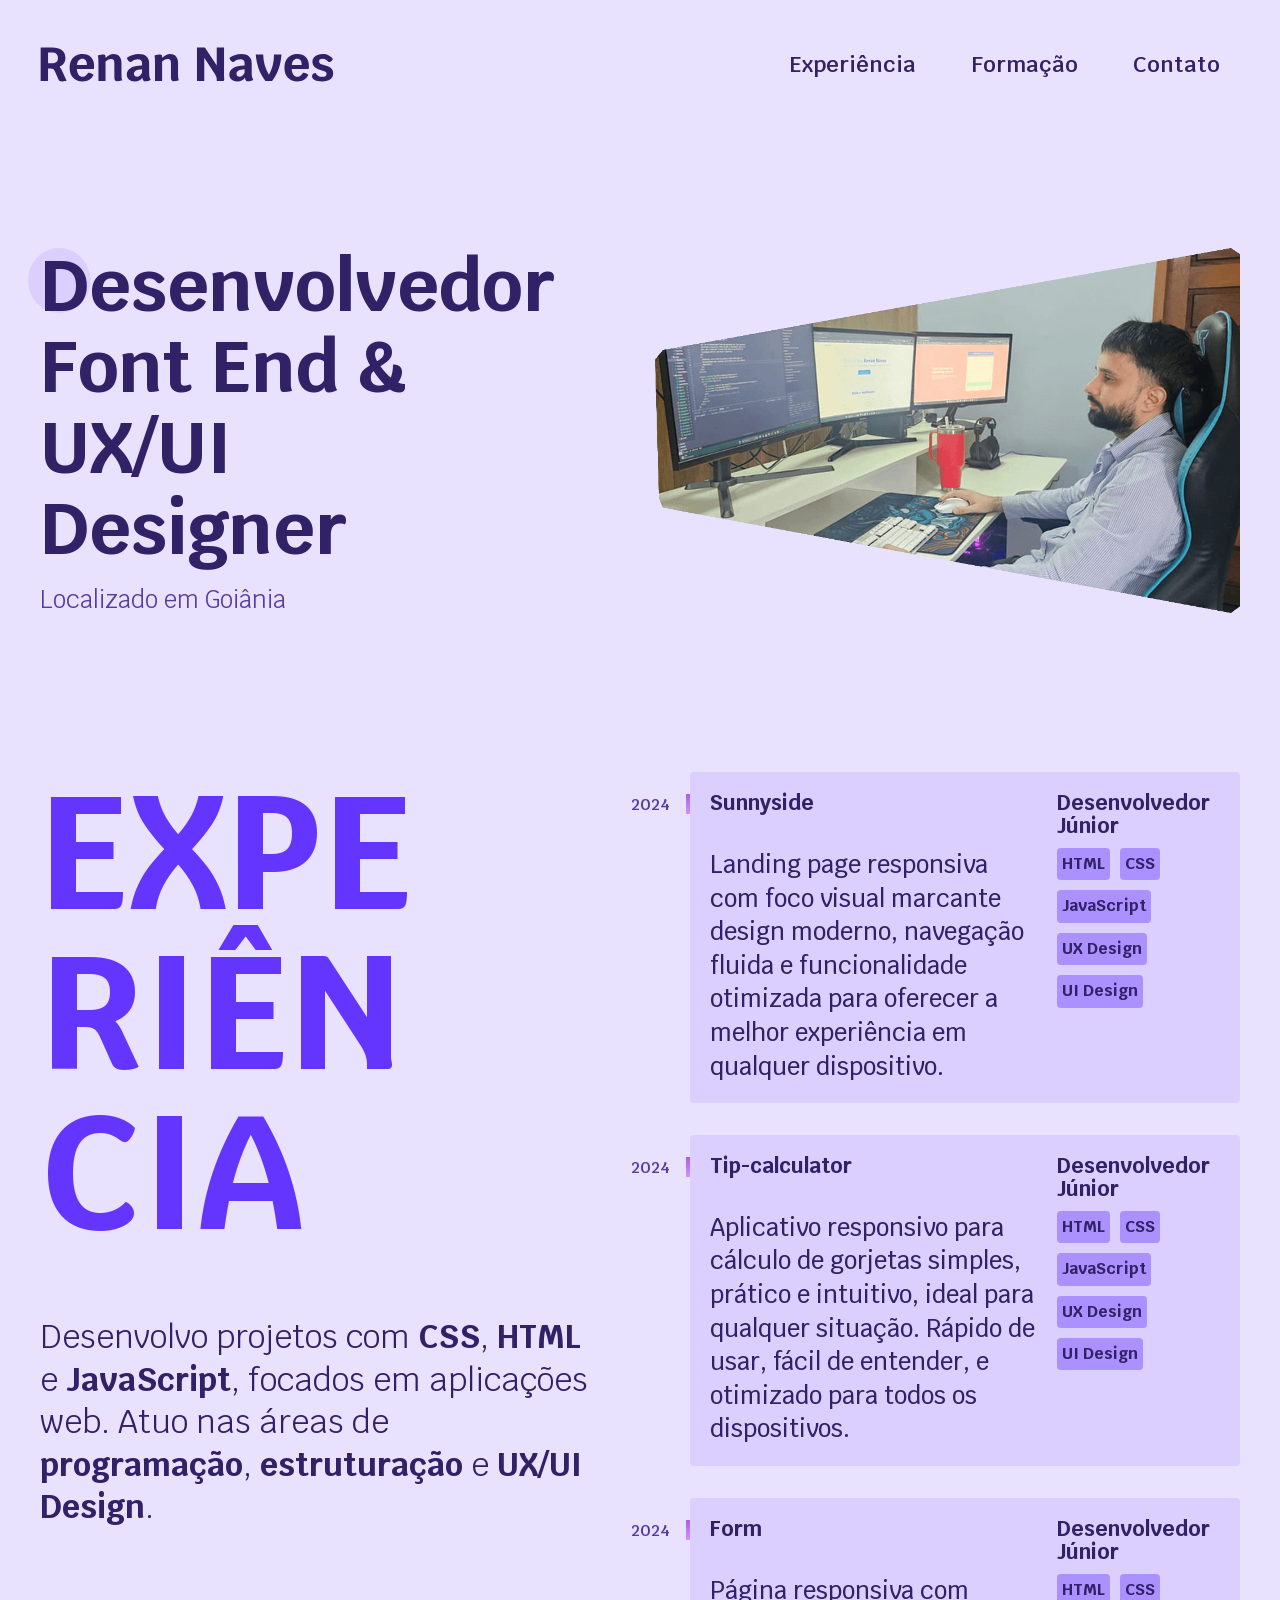
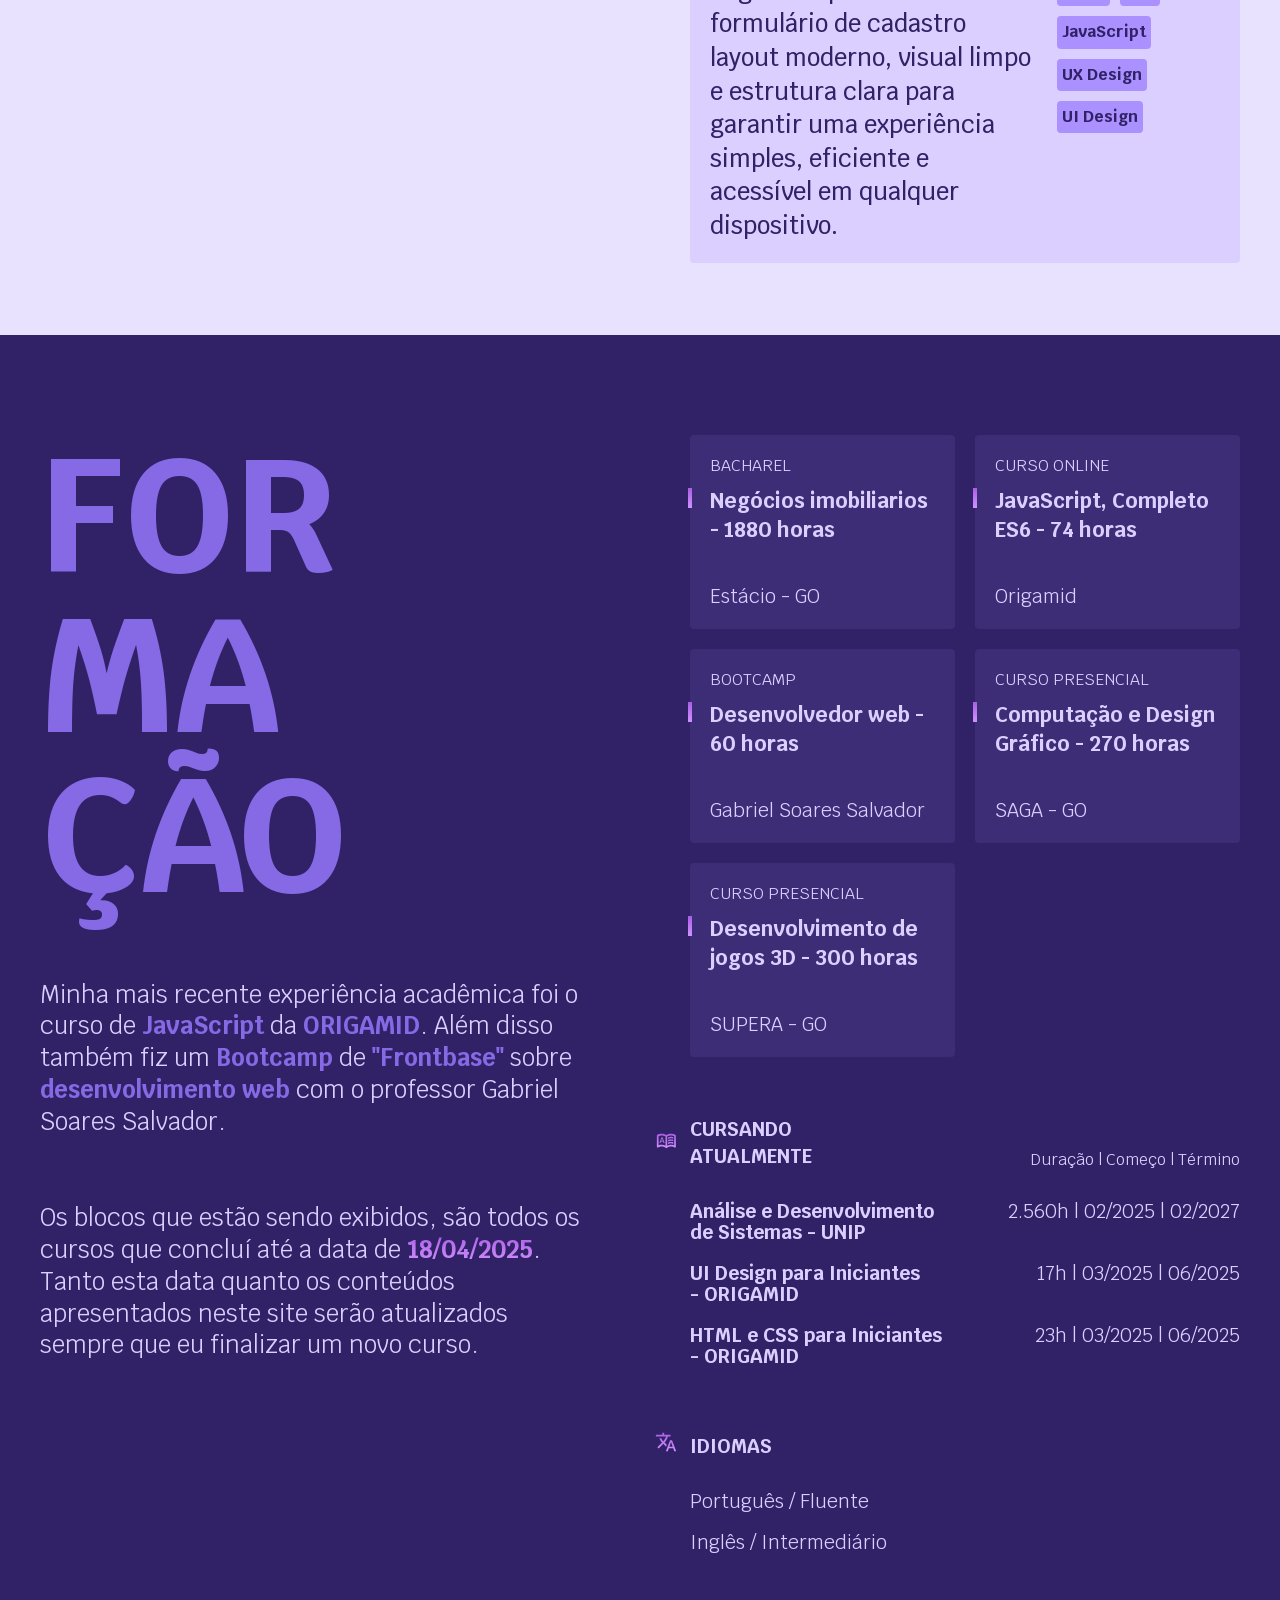
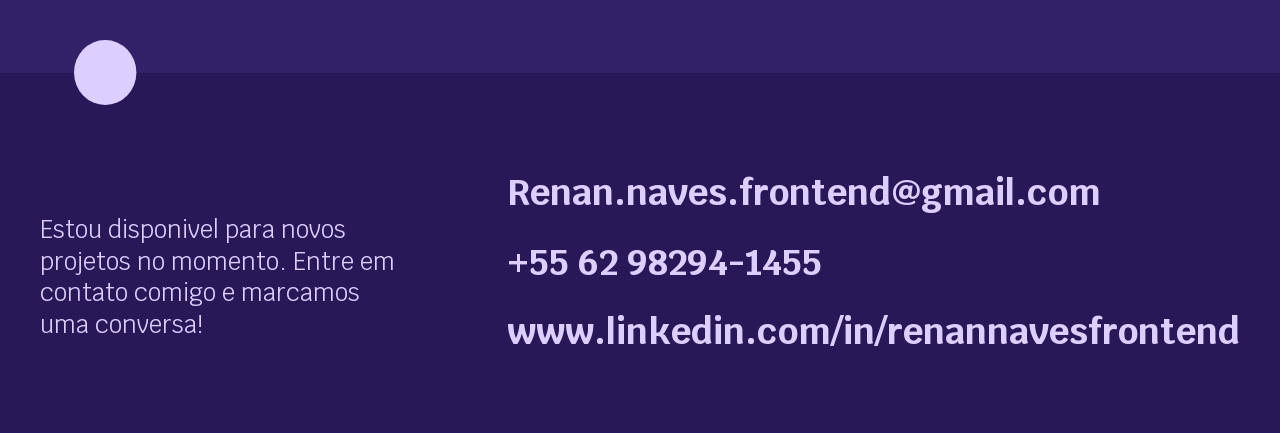
==== index.html @ 84ed72f7 "commit inicial" ====
<!DOCTYPE html>
<html lang="en">
	<head>
		<meta charset="UTF-8" />
		<meta name="viewport" content="width=device-width, initial-scale=1.0" />
		<meta name="description" content="Desenvolvedor Font End & UX/UI Designer, localizado em Goiânia">
		<title>Curriculo</title>
		<link rel="stylesheet" href="./css/style.min.css" />
		<link rel="preconnect" href="https://fonts.googleapis.com" />
		<link rel="preconnect" href="https://fonts.gstatic.com" crossorigin />
		<link
			href="https://fonts.googleapis.com/css2?family=Barlow:ital,wght@0,100;0,200;0,300;0,400;0,500;0,600;0,700;0,800;0,900;1,100;1,200;1,300;1,400;1,500;1,600;1,700;1,800;1,900&family=Edu+AU+VIC+WA+NT+Pre:wght@400..700&family=Heebo:wght@100..900&family=Kalam:wght@300;400;700&family=Krub:ital,wght@0,200;0,300;0,400;0,500;0,600;0,700;1,200;1,300;1,400;1,500;1,600;1,700&family=Merriweather:ital,wght@0,300;0,400;0,700;0,900;1,300;1,400;1,700;1,900&family=Roboto:ital,wght@0,100;0,300;0,400;0,500;0,700;0,900;1,100;1,300;1,400;1,500;1,700;1,900&family=Space+Mono:ital,wght@0,400;0,700;1,400;1,700&display=swap"
			rel="stylesheet"
		/>
	</head>
	<body>
		<header class="header">
			<img src="./img/Renan Naves - logo.svg" alt="marca" />
			<nav>
				<ul class="header-menu">
					<li><a href="#experiencia">Experiência</a></li>
					<li><a href="#formaçao">Formação</a></li>
					<li><a href="#contato">Contato</a></li>
				</ul>
			</nav>
		</header>
		<div class="separator-group">
			<div class="separator"></div>
			<div class="separator"></div>
		</div>
		<main class="introducao">
			<div>
				<h1>
					Desenvolvedor <br />
					Font End &<br />
					UX/UI Designer
				</h1>
				<p>Localizado em Goiânia</p>
			</div>

			<img src="./img/Vector 2 (1).png" alt="Renan" />
		</main>

		<section class="experiencia" id="experiencia" aria-label="Experiência">
			<div class="experiencia-subtitulo">
				<h2 class="subtitulo">Experiência</h2>

				<div class="experiencia-texto">
					<p>
						Desenvolvo projetos com <strong>CSS</strong>, <strong>HTML</strong> e <strong>JavaScript</strong>, focados em aplicações web.
						Atuo nas áreas de <strong>programação</strong>, <strong>estruturação</strong> e <strong>UX/UI Design</strong>.
					</p>
				</div>
			</div>

			<div class="experiencia-container">
				<div class="projetos">
					<span class="projetos-ano">2024</span>
					<h3 class="projetos-titulo">Sunnyside</h3>
					<span class="projetos-titulo">Desenvolvedor Júnior</span>
					<p class="projetos-texto">
						Landing page responsiva com foco visual marcante design moderno, navegação fluida e funcionalidade otimizada para oferecer a
						melhor experiência em qualquer dispositivo.
					</p>
					<ul class="projetos-habilidades">
						<li>HTML</li>
						<li>CSS</li>
						<li>JavaScript</li>
						<li>UX Design</li>
						<li>UI Design</li>
					</ul>
				</div>

				<div class="projetos">
					<span class="projetos-ano">2024</span>
					<h3 class="projetos-titulo">Tip-calculator</h3>
					<span class="projetos-titulo">Desenvolvedor Júnior</span>
					<p class="projetos-texto">
						Aplicativo responsivo para cálculo de gorjetas simples, prático e intuitivo, ideal para qualquer situação. Rápido de usar, fácil
						de entender, e otimizado para todos os dispositivos.
					</p>
					<ul class="projetos-habilidades">
						<li>HTML</li>
						<li>CSS</li>
						<li>JavaScript</li>
						<li>UX Design</li>
						<li>UI Design</li>
					</ul>
				</div>

				<div class="projetos">
					<span class="projetos-ano">2024</span>
					<h3 class="projetos-titulo">Form</h3>
					<span class="projetos-titulo">Desenvolvedor Júnior</span>
					<p class="projetos-texto">
						Página responsiva com formulário de cadastro layout moderno, visual limpo e estrutura clara para garantir uma experiência
						simples, eficiente e acessível em qualquer dispositivo.
					</p>
					<ul class="projetos-habilidades">
						<li>HTML</li>
						<li>CSS</li>
						<li>JavaScript</li>
						<li>UX Design</li>
						<li>UI Design</li>
					</ul>
				</div>
			</div>
		</section>

		<section class="formacao" id="formacao" aria-label="Formação">
			<div class="formacao-container">
				<div class="formacao-group">
					<h2 class="subtitulo">Formação</h2>
					<div class="formacao-texto">
						<p>
							Minha mais recente experiência acadêmica foi o curso de <strong>JavaScript</strong> da <strong>ORIGAMID</strong>. Além disso
							também fiz um <strong>Bootcamp</strong> de <strong>"Frontbase"</strong> sobre <strong>desenvolvimento web</strong> com o
							professor Gabriel Soares Salvador.
						</p>
						<br />
						<br>
						<p>
							Os blocos que estão sendo exibidos, são todos os cursos que concluí até a data de
							<span class="formacao-data">18/04/2025</span>. Tanto esta data quanto os conteúdos apresentados neste site serão atualizados
							sempre que eu finalizar um novo curso.
						</p>
					</div>
				</div>
				<div class="faculdade-group">
					<ul class="faculdade-lista">
						<li class="faculdade">
							<span class="faculdade-tipo">Bacharel</span>
							<h3 class="faculdade-curso">Negócios imobiliarios - 1880 horas</h3>
							<span class="faculdade-instituicao">Estácio - GO</span>
						</li>
						<li class="faculdade">
							<span class="faculdade-tipo">Curso Online</span>
							<h3 class="faculdade-curso">JavaScript, Completo ES6 - 74 horas</h3>
							<span class="faculdade-instituicao">Origamid</span>
						</li>
						<li class="faculdade">
							<span class="faculdade-tipo">Bootcamp</span>
							<h3 class="faculdade-curso">Desenvolvedor web - 60 horas</h3>
							<span class="faculdade-instituicao">Gabriel Soares Salvador</span>
						</li>
						<li class="faculdade">
							<span class="faculdade-tipo">Curso Presencial</span>
							<h3 class="faculdade-curso">Computação e Design Gráfico - 270 horas</h3>
							<span class="faculdade-instituicao">SAGA - GO</span>
						</li>
						<li class="faculdade">
							<span class="faculdade-tipo">Curso Presencial</span>
							<h3 class="faculdade-curso">Desenvolvimento de jogos 3D - 300 horas</h3>
							<span class="faculdade-instituicao">SUPERA - GO</span>
						</li>
					</ul>
					<div class="formacao-extra">
						<div class="cursos">
							<div class="cursos-titulo">
								<h3>Cursando Atualmente</h3>
								<p>Duração | Começo | Término</p>
							</div>
							<ul>
								<li>
									<strong>Análise e Desenvolvimento<br />de Sistemas - UNIP</strong><span>2.560h | 02/2025 | 02/2027</span>
								</li>
								<li>
									<strong>UI Design para Iniciantes<br />- ORIGAMID</strong> <span>17h | 03/2025 | 06/2025</span>
								</li>
								<li>
									<strong>HTML e CSS para Iniciantes<br />- ORIGAMID </strong><span>23h | 03/2025 | 06/2025</span>
								</li>
							</ul>
						</div>

						<div class="idiomas">
							<h3>Idiomas</h3>
							<ul>
								<li>Português / <span>Fluente</span></li>
								<li>Inglês / <span>Intermediário</span></li>
							</ul>
						</div>
					</div>
				</div>
			</div>
		</section>
		<footer class="footer" id="contato">
			<div class="footer-container">
				<p class="footer-texto">Estou disponivel para novos projetos no momento. Entre em contato comigo e marcamos uma conversa!</p>
				<ul class="footer-contato">
					<li>Renan.naves.frontend@gmail.com</li>
					<li> <a href="https://wa.me/5562982941455" target="_blank" aria-label="Entre em contato para mais informações">+55 62 98294-1455</a></li>
					<li><a href="https://www.linkedin.com/in/renannavesfrontend/" target="_blank" aria-label="Acesse o site para ter mais informações">www.linkedin.com/in/renannavesfrontend</a</li>
				</ul>
			</div>
		</footer>
	</body>
</html>
---- css/style.min.css ----
body{font-family:Krub,sans-serif;margin:0;color:#312166;background-color:#e8e2ff}h1,h2,h3,p{margin:0}ul{margin:0;padding:0;list-style:none}img{max-width:100%;display:block}.subtitulo{font-size:10rem;word-break:break-all;line-height:1;text-transform:uppercase}@media (max-width:750px){.subtitulo{font-size:3rem;text-transform:capitalize;max-width:initial}}.header{display:flex;justify-content:space-between;align-items:center;padding:40px 20px;max-width:1200px;margin:0 auto}.header-menu{display:flex;flex-wrap:wrap;gap:15px;justify-content:center}.header-menu a{font-size:1.375rem;line-height:1.3;padding:10px 20px;text-decoration:none;color:#312166;font-weight:600;display:block}@media (max-width:1000px){.header-menu a{font-size:1.1rem}}@media (max-width:750px){.header{flex-direction:column;gap:40px;padding:20px}.header a{background-color:#ccbdff;color:#312166;font-weight:600;border-radius:4px}}.introducao{max-width:1200px;padding:40px 20px;margin:6vw auto;display:grid;grid-template-columns:1fr 2fr;gap:100px;align-items:center}.introducao h1{font-size:4.5rem;line-height:1.125;margin-bottom:15px;position:relative}.introducao h1::before{content:"";display:block;width:130px;height:100px;background:url("../img/Detalhe-titulo.svg") no-repeat center;position:absolute;top:-14px;left:-46px;z-index:-1}.introducao p{font-size:1.5rem;color:#543ca3}@media (max-width:1000px){.introducao h1{font-size:3.5rem}.introducao h1::before{width:90px;height:80px;left:-30px}}@media (max-width:850px){.introducao{grid-template-columns:1fr 1fr;gap:40px}.introducao h1{font-size:2.5rem}.introducao h1::before{width:80px;height:70px;left:-30px}}@media (max-width:650px){.introducao{grid-template-columns:2fr}.introducao div{display:flex;flex-direction:column;align-items:center}.introducao img{display:flex}.img-introducao{display:none}}.experiencia{max-width:1200px;padding:40px 20px;margin:0 auto;display:grid;grid-template-columns:2fr 2fr;gap:100px}.experiencia .subtitulo{color:#6435ff;max-width:4ch}.experiencia-texto{font-size:2rem;line-height:1.33;margin-bottom:4rem;color:#312166;margin-top:4rem;grid-area:2}.projetos{display:grid;grid-template-columns:2fr 1fr;padding:20px;gap:10px 20px;margin-bottom:2rem;border-radius:4px;background:#dacfff;position:relative}.projetos::before{content:"";display:block;width:4px;height:20px;background:linear-gradient(#aa5ee4,#d092ff);position:absolute;top:22px;left:-4px}.projetos-ano{position:absolute;top:22px;left:-100px;color:#543ca3;font-weight:600;font-size:1rem;text-align:right;width:80px}.projetos-titulo{font-size:1.3rem;line-height:1.1;font-weight:700;color:#312166}.projetos-texto{font-size:1.5rem;line-height:1.4;color:#312166;font-weight:500}.projetos-habilidades{display:flex;flex-wrap:wrap;gap:10px;align-content:start}.projetos-habilidades li{font-size:1rem;line-height:1.4;border-radius:4px;background:#aa91ff;color:#312166;font-weight:700;padding:5px 5px}@media (max-width:1100px){.projetos-texto{font-size:1.1rem}}@media (max-width:850px){.experiencia{grid-template-columns:1fr}.subtitulo{word-break:normal;text-transform:uppercase;font-size:3.5rem}.experiencia-texto{font-size:1.6rem}.projetos-ano{position:initial;order:1;width:initial;text-align:left;font-size:1.2rem}}@media (max-width:400px){.subtitulo{font-size:3rem}.experiencia-texto{font-size:1.4rem}.projetos{display:flex;flex-direction:column}.projetos-habilidades{flex-wrap:wrap;justify-content:start}.projetos-habilidades li{font-size:.9rem}.projetos-ano{display:flex;justify-content:end}}.formacao{background-color:#312166;color:#dacfff}.formacao-container{max-width:1200px;padding:100px 20px;margin:0 auto;display:grid;grid-template-columns:2fr 2fr;gap:0 100px;position:relative}.formacao-container::after{content:"";display:block;width:130px;height:100px;background:url("../img/Detalhe-titulo.svg") no-repeat center;position:absolute;bottom:-50px;left:20px}.formacao .subtitulo{color:#8669e4;max-width:3.3ch;margin-bottom:4rem}.formacao-texto strong{color:#8669e4}.formacao-data{font-weight:700;background:linear-gradient(#aa5ee4,#d092ff);background-clip:text;-webkit-background-clip:text;-webkit-text-fill-color:transparent}.formacao-texto{font-size:1.5rem;line-height:1.33;max-width:55ch;margin-bottom:60px;color:#dacfff}.formacao-texto strong{color:#8669e4}.faculdade-lista{display:grid;grid-template-columns:repeat(auto-fit,minmax(200px,1fr));gap:20px;margin-bottom:60px}.faculdade{flex:3;background:#3d2c76;padding:20px;border-radius:4px;display:flex;flex-direction:column}.faculdade-tipo{font-size:1rem;text-transform:uppercase;color:#dacfff;margin-bottom:10px;font-weight:medium}.faculdade-curso{flex:1;font-weight:700;font-size:1.3rem;line-height:1.4;margin-bottom:40px;position:relative}.faculdade-curso::before{content:"";display:block;width:4px;height:20px;background:linear-gradient(#aa5ee4,#d092ff);position:absolute;left:-22px;top:2px}.faculdade-instituicao{font-weight:medium;font-size:1.2rem}.formacao-extra h3{font-size:1.2rem;line-height:1.4;color:#dacfff;font-weight:700;text-transform:uppercase;margin-bottom:30px;width:120px;position:relative}.formacao-extra h3::before{content:"";display:block;width:24px;height:24px;background:url("../img/cursos.svg") no-repeat center center;position:absolute;left:-36px;top:-4px}.cursos h3::before{background:url("../img/cursos.svg") no-repeat center center;margin-top:1rem}.idiomas{margin-top:2.9rem}.idiomas h3::before{background:url("../img/idiomas.svg") no-repeat center center}.formacao-extra li{font-size:1.2rem;line-height:1.1;margin-bottom:20px}.formacao-extra span{color:#dacfff}.cursos li{display:flex;justify-content:space-between}.cursos-titulo{display:flex;align-items:center;justify-content:space-between}.cursos ul{display:flex;flex-direction:column;justify-content:space-between}.cursos li span{font-weight:medium}@media (max-width:1100px){.formacao-container{grid-template-columns:1fr 2fr}.formacao .subtitulo{font-size:8rem}}@media (max-width:860px){.formacao-container{grid-template-columns:1fr;padding:60px 20px}.formacao .subtitulo{color:#8669e4;margin-left:2rem;font-size:6rem}.faculdade-lista{grid-area:3}.formacao-texto{font-size:1.4rem}.formacao-extra h3::before{position:initial}.formacao-extra li{font-size:1.4rem}.cursos-titulo{display:flex}}@media (max-width:650px){.formacao-extra h3{font-size:.8rem}.cursos-titulo p{font-size:.8rem}.formacao-extra li{font-size:1rem}.formacao .subtitulo{font-size:4rem}}@media (max-width:460px){.formacao-extra li{font-size:.8rem}.formacao .subtitulo{font-size:3rem}}.footer{background:#271858}.footer-container{max-width:1200px;max-height:200px;padding:100px 20px 60px 20px;margin:0 auto;display:grid;grid-template-columns:1fr 1fr;gap:100px;align-items:center}.footer{font-size:1.5rem;line-height:1.33;color:#dacfff}.footer-contato li{font-weight:700;font-size:2.25rem;line-height:1.1;color:#dacfff;font-weight:700;margin-bottom:30px}.footer-contato li a{color:#dacfff;text-decoration:none}@media (max-width:1050px){.footer-container{grid-template-columns:1fr;gap:40px}.footer-texto{font-size:1rem}.footer-contato li{font-size:1.2rem}}@media (max-width:500px){.footer-contato li{font-size:1rem}}
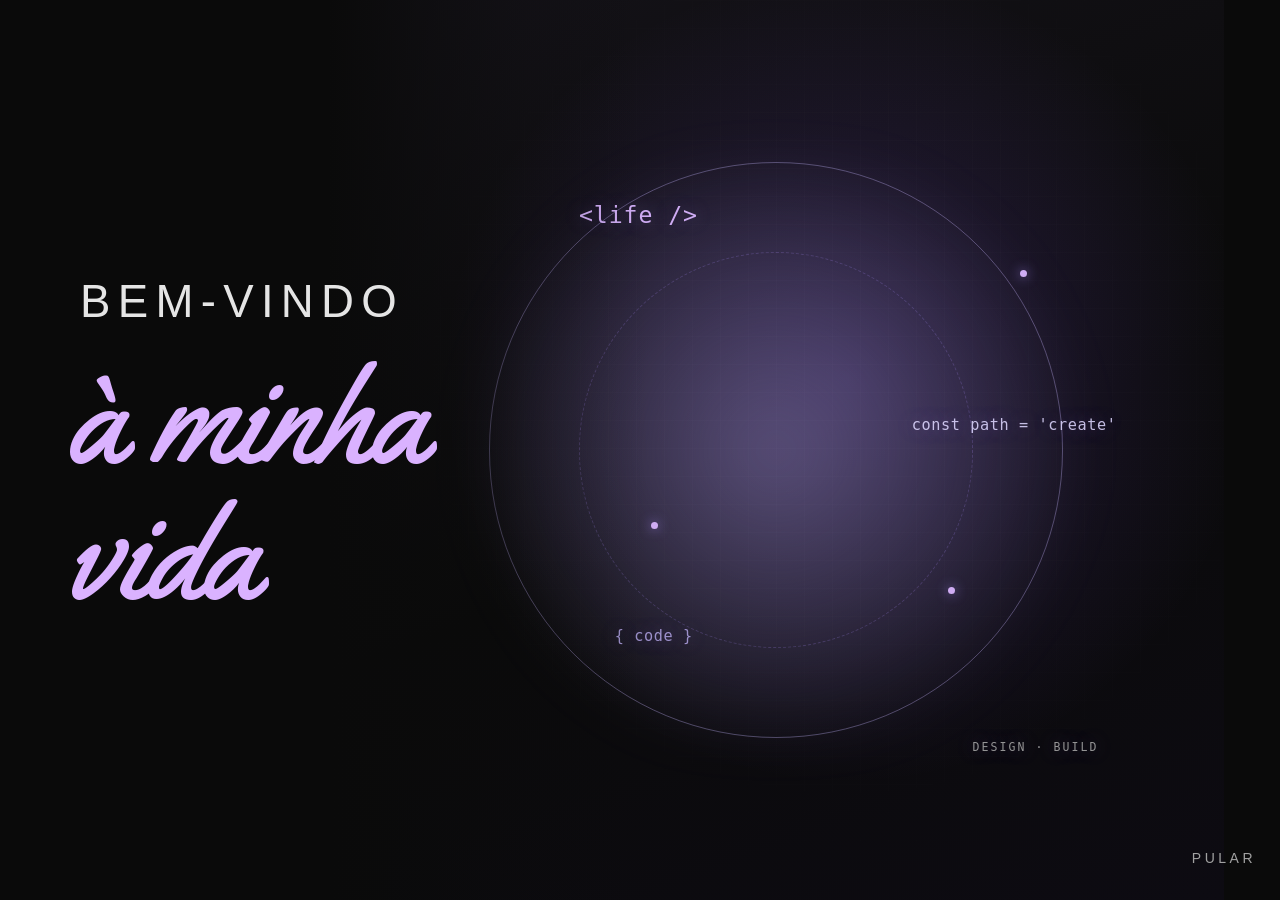
==== commit 403c34ef: "Publica o portfólio na raiz e move o site antigo para /curriculo-v1/." ====
--- a/index.html
+++ b/index.html
@@ -1,198 +1,14 @@
-<!DOCTYPE html>
-<html lang="en">
-	<head>
-		<meta charset="UTF-8" />
-		<meta name="viewport" content="width=device-width, initial-scale=1.0" />
-		<meta name="description" content="Desenvolvedor Font End & UX/UI Designer, localizado em Goiânia">
-		<title>Curriculo</title>
-		<link rel="stylesheet" href="./css/style.min.css" />
-		<link rel="preconnect" href="https://fonts.googleapis.com" />
-		<link rel="preconnect" href="https://fonts.gstatic.com" crossorigin />
-		<link
-			href="https://fonts.googleapis.com/css2?family=Barlow:ital,wght@0,100;0,200;0,300;0,400;0,500;0,600;0,700;0,800;0,900;1,100;1,200;1,300;1,400;1,500;1,600;1,700;1,800;1,900&family=Edu+AU+VIC+WA+NT+Pre:wght@400..700&family=Heebo:wght@100..900&family=Kalam:wght@300;400;700&family=Krub:ital,wght@0,200;0,300;0,400;0,500;0,600;0,700;1,200;1,300;1,400;1,500;1,600;1,700&family=Merriweather:ital,wght@0,300;0,400;0,700;0,900;1,300;1,400;1,700;1,900&family=Roboto:ital,wght@0,100;0,300;0,400;0,500;0,700;0,900;1,100;1,300;1,400;1,500;1,700;1,900&family=Space+Mono:ital,wght@0,400;0,700;1,400;1,700&display=swap"
-			rel="stylesheet"
-		/>
-	</head>
-	<body>
-		<header class="header">
-			<img src="./img/Renan Naves - logo.svg" alt="marca" />
-			<nav>
-				<ul class="header-menu">
-					<li><a href="#experiencia">Experiência</a></li>
-					<li><a href="#formaçao">Formação</a></li>
-					<li><a href="#contato">Contato</a></li>
-				</ul>
-			</nav>
-		</header>
-		<div class="separator-group">
-			<div class="separator"></div>
-			<div class="separator"></div>
-		</div>
-		<main class="introducao">
-			<div>
-				<h1>
-					Desenvolvedor <br />
-					Font End &<br />
-					UX/UI Designer
-				</h1>
-				<p>Localizado em Goiânia</p>
-			</div>
-
-			<img src="./img/Vector 2 (1).png" alt="Renan" />
-		</main>
-
-		<section class="experiencia" id="experiencia" aria-label="Experiência">
-			<div class="experiencia-subtitulo">
-				<h2 class="subtitulo">Experiência</h2>
-
-				<div class="experiencia-texto">
-					<p>
-						Desenvolvo projetos com <strong>CSS</strong>, <strong>HTML</strong> e <strong>JavaScript</strong>, focados em aplicações web.
-						Atuo nas áreas de <strong>programação</strong>, <strong>estruturação</strong> e <strong>UX/UI Design</strong>.
-					</p>
-				</div>
-			</div>
-
-			<div class="experiencia-container">
-				<div class="projetos">
-					<span class="projetos-ano">2024</span>
-					<h3 class="projetos-titulo">Sunnyside</h3>
-					<span class="projetos-titulo">Desenvolvedor Júnior</span>
-					<p class="projetos-texto">
-						Landing page responsiva com foco visual marcante design moderno, navegação fluida e funcionalidade otimizada para oferecer a
-						melhor experiência em qualquer dispositivo.
-					</p>
-					<ul class="projetos-habilidades">
-						<li>HTML</li>
-						<li>CSS</li>
-						<li>JavaScript</li>
-						<li>UX Design</li>
-						<li>UI Design</li>
-					</ul>
-				</div>
-
-				<div class="projetos">
-					<span class="projetos-ano">2024</span>
-					<h3 class="projetos-titulo">Tip-calculator</h3>
-					<span class="projetos-titulo">Desenvolvedor Júnior</span>
-					<p class="projetos-texto">
-						Aplicativo responsivo para cálculo de gorjetas simples, prático e intuitivo, ideal para qualquer situação. Rápido de usar, fácil
-						de entender, e otimizado para todos os dispositivos.
-					</p>
-					<ul class="projetos-habilidades">
-						<li>HTML</li>
-						<li>CSS</li>
-						<li>JavaScript</li>
-						<li>UX Design</li>
-						<li>UI Design</li>
-					</ul>
-				</div>
-
-				<div class="projetos">
-					<span class="projetos-ano">2024</span>
-					<h3 class="projetos-titulo">Form</h3>
-					<span class="projetos-titulo">Desenvolvedor Júnior</span>
-					<p class="projetos-texto">
-						Página responsiva com formulário de cadastro layout moderno, visual limpo e estrutura clara para garantir uma experiência
-						simples, eficiente e acessível em qualquer dispositivo.
-					</p>
-					<ul class="projetos-habilidades">
-						<li>HTML</li>
-						<li>CSS</li>
-						<li>JavaScript</li>
-						<li>UX Design</li>
-						<li>UI Design</li>
-					</ul>
-				</div>
-			</div>
-		</section>
-
-		<section class="formacao" id="formacao" aria-label="Formação">
-			<div class="formacao-container">
-				<div class="formacao-group">
-					<h2 class="subtitulo">Formação</h2>
-					<div class="formacao-texto">
-						<p>
-							Minha mais recente experiência acadêmica foi o curso de <strong>JavaScript</strong> da <strong>ORIGAMID</strong>. Além disso
-							também fiz um <strong>Bootcamp</strong> de <strong>"Frontbase"</strong> sobre <strong>desenvolvimento web</strong> com o
-							professor Gabriel Soares Salvador.
-						</p>
-						<br />
-						<br>
-						<p>
-							Os blocos que estão sendo exibidos, são todos os cursos que concluí até a data de
-							<span class="formacao-data">18/04/2025</span>. Tanto esta data quanto os conteúdos apresentados neste site serão atualizados
-							sempre que eu finalizar um novo curso.
-						</p>
-					</div>
-				</div>
-				<div class="faculdade-group">
-					<ul class="faculdade-lista">
-						<li class="faculdade">
-							<span class="faculdade-tipo">Bacharel</span>
-							<h3 class="faculdade-curso">Negócios imobiliarios - 1880 horas</h3>
-							<span class="faculdade-instituicao">Estácio - GO</span>
-						</li>
-						<li class="faculdade">
-							<span class="faculdade-tipo">Curso Online</span>
-							<h3 class="faculdade-curso">JavaScript, Completo ES6 - 74 horas</h3>
-							<span class="faculdade-instituicao">Origamid</span>
-						</li>
-						<li class="faculdade">
-							<span class="faculdade-tipo">Bootcamp</span>
-							<h3 class="faculdade-curso">Desenvolvedor web - 60 horas</h3>
-							<span class="faculdade-instituicao">Gabriel Soares Salvador</span>
-						</li>
-						<li class="faculdade">
-							<span class="faculdade-tipo">Curso Presencial</span>
-							<h3 class="faculdade-curso">Computação e Design Gráfico - 270 horas</h3>
-							<span class="faculdade-instituicao">SAGA - GO</span>
-						</li>
-						<li class="faculdade">
-							<span class="faculdade-tipo">Curso Presencial</span>
-							<h3 class="faculdade-curso">Desenvolvimento de jogos 3D - 300 horas</h3>
-							<span class="faculdade-instituicao">SUPERA - GO</span>
-						</li>
-					</ul>
-					<div class="formacao-extra">
-						<div class="cursos">
-							<div class="cursos-titulo">
-								<h3>Cursando Atualmente</h3>
-								<p>Duração | Começo | Término</p>
-							</div>
-							<ul>
-								<li>
-									<strong>Análise e Desenvolvimento<br />de Sistemas - UNIP</strong><span>2.560h | 02/2025 | 02/2027</span>
-								</li>
-								<li>
-									<strong>UI Design para Iniciantes<br />- ORIGAMID</strong> <span>17h | 03/2025 | 06/2025</span>
-								</li>
-								<li>
-									<strong>HTML e CSS para Iniciantes<br />- ORIGAMID </strong><span>23h | 03/2025 | 06/2025</span>
-								</li>
-							</ul>
-						</div>
-
-						<div class="idiomas">
-							<h3>Idiomas</h3>
-							<ul>
-								<li>Português / <span>Fluente</span></li>
-								<li>Inglês / <span>Intermediário</span></li>
-							</ul>
-						</div>
-					</div>
-				</div>
-			</div>
-		</section>
-		<footer class="footer" id="contato">
-			<div class="footer-container">
-				<p class="footer-texto">Estou disponivel para novos projetos no momento. Entre em contato comigo e marcamos uma conversa!</p>
-				<ul class="footer-contato">
-					<li>Renan.naves.frontend@gmail.com</li>
-					<li> <a href="https://wa.me/5562982941455" target="_blank" aria-label="Entre em contato para mais informações">+55 62 98294-1455</a></li>
-					<li><a href="https://www.linkedin.com/in/renannavesfrontend/" target="_blank" aria-label="Acesse o site para ter mais informações">www.linkedin.com/in/renannavesfrontend</a</li>
-				</ul>
-			</div>
-		</footer>
-	</body>
+<!doctype html>
+<html lang="pt-BR">
+  <head>
+    <meta charset="UTF-8" />
+    <link rel="icon" type="image/svg+xml" href="/favicon.svg" />
+    <meta name="viewport" content="width=device-width, initial-scale=1.0" />
+    <title>Currículo</title>
+    <script type="module" crossorigin src="/assets/index-Df7S0a9z.js"></script>
+    <link rel="stylesheet" crossorigin href="/assets/index-DjkYB2BO.css">
+  </head>
+  <body>
+    <div id="root"></div>
+  </body>
 </html>
--- a/assets/index-DjkYB2BO.css
+++ b/assets/index-DjkYB2BO.css
@@ -0,0 +1 @@
+@font-face{font-family:Yellowtail;font-style:normal;font-display:swap;font-weight:400;src:url(/assets/yellowtail-latin-ext-400-normal-sEGoB7yK.woff2)format("woff2"),url(/assets/yellowtail-latin-ext-400-normal-BmJ29hGN.woff)format("woff");unicode-range:U+100-2BA,U+2BD-2C5,U+2C7-2CC,U+2CE-2D7,U+2DD-2FF,U+304,U+308,U+329,U+1D00-1DBF,U+1E00-1E9F,U+1EF2-1EFF,U+2020,U+20A0-20AB,U+20AD-20C0,U+2113,U+2C60-2C7F,U+A720-A7FF}@font-face{font-family:Yellowtail;font-style:normal;font-display:swap;font-weight:400;src:url(/assets/yellowtail-latin-400-normal-BfFX3xIh.woff2)format("woff2"),url(/assets/yellowtail-latin-400-normal-qKkxeRph.woff)format("woff");unicode-range:U+??,U+131,U+152-153,U+2BB-2BC,U+2C6,U+2DA,U+2DC,U+304,U+308,U+329,U+2000-206F,U+20AC,U+2122,U+2191,U+2193,U+2212,U+2215,U+FEFF,U+FFFD}@layer properties{@supports (((-webkit-hyphens:none)) and (not (margin-trim:block))) or ((-moz-orient:inline) and (not (color:rgb(from red r g b)))){*,:before,:after,::backdrop{--tw-translate-x:0;--tw-translate-y:0;--tw-translate-z:0;--tw-scale-x:1;--tw-scale-y:1;--tw-scale-z:1;--tw-scroll-snap-strictness:proximity;--tw-border-style:solid;--tw-gradient-position:initial;--tw-gradient-from:#0000;--tw-gradient-via:#0000;--tw-gradient-to:#0000;--tw-gradient-stops:initial;--tw-gradient-via-stops:initial;--tw-gradient-from-position:0%;--tw-gradient-via-position:50%;--tw-gradient-to-position:100%;--tw-leading:initial;--tw-font-weight:initial;--tw-tracking:initial;--tw-ordinal:initial;--tw-slashed-zero:initial;--tw-numeric-figure:initial;--tw-numeric-spacing:initial;--tw-numeric-fraction:initial;--tw-shadow:0 0 #0000;--tw-shadow-color:initial;--tw-shadow-alpha:100%;--tw-inset-shadow:0 0 #0000;--tw-inset-shadow-color:initial;--tw-inset-shadow-alpha:100%;--tw-ring-color:initial;--tw-ring-shadow:0 0 #0000;--tw-inset-ring-color:initial;--tw-inset-ring-shadow:0 0 #0000;--tw-ring-inset:initial;--tw-ring-offset-width:0px;--tw-ring-offset-color:#fff;--tw-ring-offset-shadow:0 0 #0000;--tw-blur:initial;--tw-brightness:initial;--tw-contrast:initial;--tw-grayscale:initial;--tw-hue-rotate:initial;--tw-invert:initial;--tw-opacity:initial;--tw-saturate:initial;--tw-sepia:initial;--tw-drop-shadow:initial;--tw-drop-shadow-color:initial;--tw-drop-shadow-alpha:100%;--tw-drop-shadow-size:initial;--tw-backdrop-blur:initial;--tw-backdrop-brightness:initial;--tw-backdrop-contrast:initial;--tw-backdrop-grayscale:initial;--tw-backdrop-hue-rotate:initial;--tw-backdrop-invert:initial;--tw-backdrop-opacity:initial;--tw-backdrop-saturate:initial;--tw-backdrop-sepia:initial;--tw-duration:initial;--tw-ease:initial}}}@layer theme{:root,:host{--font-sans:-apple-system, BlinkMacSystemFont, "Segoe UI", Roboto, "Helvetica Neue", "Noto Sans", Arial, sans-serif, "Apple Color Emoji", "Segoe UI Emoji", "Segoe UI Symbol", "Noto Color Emoji";--font-mono:ui-monospace, SFMono-Regular, Menlo, Monaco, Consolas, "Liberation Mono", "Courier New", monospace;--color-sky-600:oklch(58.8% .158 241.966);--color-indigo-500:oklch(58.5% .233 277.117);--color-indigo-600:oklch(51.1% .262 276.966);--color-violet-500:oklch(60.6% .25 292.717);--color-violet-600:oklch(54.1% .281 293.009);--color-purple-100:oklch(94.6% .033 307.174);--color-purple-200:oklch(90.2% .063 306.703);--color-purple-300:oklch(82.7% .119 306.383);--color-purple-400:oklch(71.4% .203 305.504);--color-purple-500:oklch(62.7% .265 303.9);--color-purple-600:oklch(55.8% .288 302.321);--color-fuchsia-500:oklch(66.7% .295 322.15);--color-fuchsia-600:oklch(59.1% .293 322.896);--color-neutral-50:oklch(98.5% 0 none);--color-neutral-100:oklch(97% 0 none);--color-neutral-200:oklch(92.2% 0 none);--color-neutral-300:oklch(87% 0 none);--color-neutral-400:oklch(70.8% 0 none);--color-neutral-500:oklch(55.6% 0 none);--color-neutral-600:oklch(43.9% 0 none);--color-neutral-700:oklch(37.1% 0 none);--color-neutral-800:oklch(26.9% 0 none);--color-neutral-900:oklch(20.5% 0 none);--color-neutral-950:oklch(14.5% 0 none);--color-white:#fff;--spacing:.25rem;--container-md:28rem;--container-xl:36rem;--container-5xl:64rem;--text-xs:.75rem;--text-xs--line-height:calc(1 / .75);--text-sm:.875rem;--text-sm--line-height:calc(1.25 / .875);--text-base:1rem;--text-base--line-height:calc(1.5 / 1);--text-lg:1.125rem;--text-lg--line-height:calc(1.75 / 1.125);--text-xl:1.25rem;--text-xl--line-height:calc(1.75 / 1.25);--text-8xl:6rem;--text-8xl--line-height:1;--text-9xl:8rem;--text-9xl--line-height:1;--font-weight-medium:500;--font-weight-semibold:600;--tracking-normal:0em;--tracking-wide:.025em;--tracking-widest:.1em;--leading-snug:1.375;--radius-lg:.5rem;--radius-xl:.75rem;--radius-2xl:1rem;--ease-out:cubic-bezier(0, 0, .2, 1);--blur-sm:8px;--default-transition-duration:.15s;--default-transition-timing-function:cubic-bezier(.4, 0, .2, 1);--default-font-family:var(--font-sans);--default-mono-font-family:var(--font-mono)}}@layer base{*,:after,:before,::backdrop{box-sizing:border-box;border:0 solid;margin:0;padding:0}::file-selector-button{box-sizing:border-box;border:0 solid;margin:0;padding:0}html,:host{-webkit-text-size-adjust:100%;tab-size:4;line-height:1.5;font-family:var(--default-font-family,-apple-system, BlinkMacSystemFont, "Segoe UI", Roboto, "Helvetica Neue", "Noto Sans", Arial, sans-serif, "Apple Color Emoji", "Segoe UI Emoji", "Segoe UI Symbol", "Noto Color Emoji");font-feature-settings:var(--default-font-feature-settings,normal);font-variation-settings:var(--default-font-variation-settings,normal);-webkit-tap-highlight-color:transparent}hr{height:0;color:inherit;border-top-width:1px}abbr:where([title]){-webkit-text-decoration:underline dotted;text-decoration:underline dotted}h1,h2,h3,h4,h5,h6{font-size:inherit;font-weight:inherit}a{color:inherit;-webkit-text-decoration:inherit;-webkit-text-decoration:inherit;-webkit-text-decoration:inherit;-webkit-text-decoration:inherit;text-decoration:inherit}b,strong{font-weight:bolder}code,kbd,samp,pre{font-family:var(--default-mono-font-family,ui-monospace, SFMono-Regular, Menlo, Monaco, Consolas, "Liberation Mono", "Courier New", monospace);font-feature-settings:var(--default-mono-font-feature-settings,normal);font-variation-settings:var(--default-mono-font-variation-settings,normal);font-size:1em}small{font-size:80%}sub,sup{vertical-align:baseline;font-size:75%;line-height:0;position:relative}sub{bottom:-.25em}sup{top:-.5em}table{text-indent:0;border-color:inherit;border-collapse:collapse}:-moz-focusring:where(:not(iframe)){outline:auto}progress{vertical-align:baseline}summary{display:list-item}ol,ul,menu{list-style:none}img,svg,video,canvas,audio,iframe,embed,object{vertical-align:middle;display:block}img,video{max-width:100%;height:auto}button,input,select,optgroup,textarea{font:inherit;font-feature-settings:inherit;font-variation-settings:inherit;letter-spacing:inherit;color:inherit;opacity:1;background-color:#0000;border-radius:0}::file-selector-button{font:inherit;font-feature-settings:inherit;font-variation-settings:inherit;letter-spacing:inherit;color:inherit;opacity:1;background-color:#0000;border-radius:0}:where(select:is([multiple],[size])) optgroup{font-weight:bolder}:where(select:is([multiple],[size])) optgroup option{padding-inline-start:20px}::file-selector-button{margin-inline-end:4px}::placeholder{opacity:1}@supports (not ((-webkit-appearance:-apple-pay-button))) or (contain-intrinsic-size:1px){::placeholder{color:currentColor}@supports (color:color-mix(in lab, red, red)){::placeholder{color:color-mix(in oklab, currentcolor 50%, transparent)}}}textarea{resize:vertical}::-webkit-search-decoration{-webkit-appearance:none}::-webkit-date-and-time-value{min-height:1lh;text-align:inherit}::-webkit-datetime-edit{display:inline-flex}::-webkit-datetime-edit-fields-wrapper{padding:0}::-webkit-datetime-edit{padding-block:0}::-webkit-datetime-edit-year-field{padding-block:0}::-webkit-datetime-edit-month-field{padding-block:0}::-webkit-datetime-edit-day-field{padding-block:0}::-webkit-datetime-edit-hour-field{padding-block:0}::-webkit-datetime-edit-minute-field{padding-block:0}::-webkit-datetime-edit-second-field{padding-block:0}::-webkit-datetime-edit-millisecond-field{padding-block:0}::-webkit-datetime-edit-meridiem-field{padding-block:0}::-webkit-calendar-picker-indicator{line-height:1}:-moz-ui-invalid{box-shadow:none}button,input:where([type=button],[type=reset],[type=submit]){appearance:button}::file-selector-button{appearance:button}::-webkit-inner-spin-button{height:auto}::-webkit-outer-spin-button{height:auto}[hidden]:where(:not([hidden=until-found])){display:none!important}}@layer components;@layer utilities{.pointer-events-auto{pointer-events:auto}.pointer-events-none{pointer-events:none}.visible{visibility:visible}.sr-only{clip-path:inset(50%);white-space:nowrap;border-width:0;width:1px;height:1px;margin:-1px;padding:0;position:absolute;overflow:hidden}.absolute{position:absolute}.fixed{position:fixed}.relative{position:relative}.inset-0{inset:0}.inset-x-0{inset-inline:0}.inset-y-0{inset-block:0}.top-2{top:calc(var(--spacing) * 2)}.top-3{top:calc(var(--spacing) * 3)}.right-0{right:0}.right-5{right:calc(var(--spacing) * 5)}.right-10{right:calc(var(--spacing) * 10)}.bottom-6{bottom:calc(var(--spacing) * 6)}.left-0{left:0}.isolate{isolation:isolate}.-z-0{z-index:calc(0 * -1)}.-z-10{z-index:calc(10 * -1)}.z-0{z-index:0}.z-10{z-index:10}.z-20{z-index:20}.z-50{z-index:50}.mx-1\.5{margin-inline:calc(var(--spacing) * 1.5)}.mx-4{margin-inline:calc(var(--spacing) * 4)}.mx-auto{margin-inline:auto}.mt-0{margin-top:0}.mt-1{margin-top:var(--spacing)}.mt-1\.5{margin-top:calc(var(--spacing) * 1.5)}.mt-2\.5{margin-top:calc(var(--spacing) * 2.5)}.mt-3{margin-top:calc(var(--spacing) * 3)}.mt-4{margin-top:calc(var(--spacing) * 4)}.mt-10{margin-top:calc(var(--spacing) * 10)}.mt-auto{margin-top:auto}.mb-0\.5{margin-bottom:calc(var(--spacing) * .5)}.mb-2\.5{margin-bottom:calc(var(--spacing) * 2.5)}.block{display:block}.contents{display:contents}.flex{display:flex}.grid{display:grid}.hidden{display:none}.inline-flex{display:inline-flex}.h-1\.5{height:calc(var(--spacing) * 1.5)}.h-3\.5{height:calc(var(--spacing) * 3.5)}.h-4{height:calc(var(--spacing) * 4)}.h-7{height:calc(var(--spacing) * 7)}.h-9{height:calc(var(--spacing) * 9)}.h-\[min\(64dvh\,34rem\)\]{height:min(64dvh,34rem)}.h-\[min\(80dvh\,52rem\)\]{height:min(80dvh,52rem)}.h-auto{height:auto}.h-full{height:100%}.h-svh{height:100svh}.max-h-\[min\(62dvh\,34rem\)\]{max-height:min(62dvh,34rem)}.max-h-\[min\(80dvh\,52rem\)\]{max-height:min(80dvh,52rem)}.max-h-full{max-height:100%}.max-h-svh{max-height:100svh}.min-h-0{min-height:0}.min-h-11{min-height:calc(var(--spacing) * 11)}.min-h-\[min\(60dvh\,28rem\)\]{min-height:min(60dvh,28rem)}.min-h-svh{min-height:100svh}.w-1\.5{width:calc(var(--spacing) * 1.5)}.w-3\.5{width:calc(var(--spacing) * 3.5)}.w-4{width:calc(var(--spacing) * 4)}.w-7{width:calc(var(--spacing) * 7)}.w-9{width:calc(var(--spacing) * 9)}.w-10{width:calc(var(--spacing) * 10)}.w-\[min\(42rem\,88vw\)\]{width:min(42rem,88vw)}.w-\[min\(70vw\,980px\)\]{width:min(70vw,980px)}.w-auto{width:auto}.w-fit{width:fit-content}.w-full{width:100%}.max-w-5xl{max-width:var(--container-5xl)}.max-w-\[11ch\]{max-width:11ch}.max-w-\[16rem\]{max-width:16rem}.max-w-\[18ch\]{max-width:18ch}.max-w-\[88\%\]{max-width:88%}.max-w-\[100vw\]{max-width:100vw}.max-w-\[1600px\]{max-width:1600px}.max-w-\[min\(92\%\,22rem\)\]{max-width:min(92%,22rem)}.max-w-\[min\(92\%\,28rem\)\]{max-width:min(92%,28rem)}.max-w-full{max-width:100%}.max-w-md{max-width:var(--container-md)}.max-w-none{max-width:none}.max-w-xl{max-width:var(--container-xl)}.min-w-0{min-width:0}.flex-1{flex:1}.shrink{flex-shrink:1}.shrink-0{flex-shrink:0}.origin-center{transform-origin:50%}.translate-x-0{--tw-translate-x:0px;translate:var(--tw-translate-x) var(--tw-translate-y)}.translate-x-1{--tw-translate-x:var(--spacing);translate:var(--tw-translate-x) var(--tw-translate-y)}.scale-100{--tw-scale-x:100%;--tw-scale-y:100%;--tw-scale-z:100%;scale:var(--tw-scale-x) var(--tw-scale-y)}.scale-\[0\.86\]{scale:.86}.rotate-0{rotate:0deg}.rotate-180{rotate:180deg}.cursor-grab{cursor:grab}.cursor-grabbing{cursor:grabbing}.cursor-pointer{cursor:pointer}.snap-x{scroll-snap-type:x var(--tw-scroll-snap-strictness)}.snap-mandatory{--tw-scroll-snap-strictness:mandatory}.snap-center{scroll-snap-align:center}.grid-cols-1{grid-template-columns:repeat(1,minmax(0,1fr))}.grid-cols-\[minmax\(0\,0\.88fr\)_auto_minmax\(0\,1\.12fr\)\]{grid-template-columns:minmax(0,.88fr) auto minmax(0,1.12fr)}.grid-cols-\[minmax\(0\,1fr\)_auto_minmax\(0\,1fr\)\]{grid-template-columns:minmax(0,1fr) auto minmax(0,1fr)}.grid-rows-\[0fr\]{grid-template-rows:0fr}.grid-rows-\[1fr\]{grid-template-rows:1fr}.flex-col{flex-direction:column}.flex-wrap{flex-wrap:wrap}.items-center{align-items:center}.items-end{align-items:flex-end}.items-start{align-items:flex-start}.items-stretch{align-items:stretch}.justify-between{justify-content:space-between}.justify-center{justify-content:center}.justify-end{justify-content:flex-end}.justify-start{justify-content:flex-start}.gap-1\.5{gap:calc(var(--spacing) * 1.5)}.gap-2{gap:calc(var(--spacing) * 2)}.gap-2\.5{gap:calc(var(--spacing) * 2.5)}.gap-3{gap:calc(var(--spacing) * 3)}.gap-3\.5{gap:calc(var(--spacing) * 3.5)}.gap-4{gap:calc(var(--spacing) * 4)}.gap-5{gap:calc(var(--spacing) * 5)}.gap-6{gap:calc(var(--spacing) * 6)}.gap-7{gap:calc(var(--spacing) * 7)}.gap-8{gap:calc(var(--spacing) * 8)}.gap-y-6{row-gap:calc(var(--spacing) * 6)}.self-stretch{align-self:stretch}.truncate{text-overflow:ellipsis;white-space:nowrap;overflow:hidden}.overflow-auto{overflow:auto}.overflow-hidden{overflow:hidden}.overflow-visible{overflow:visible}.overflow-x-auto{overflow-x:auto}.overflow-x-clip{overflow-x:clip}.rounded-2xl{border-radius:var(--radius-2xl)}.rounded-full{border-radius:2147483647px}.rounded-lg{border-radius:var(--radius-lg)}.rounded-xl{border-radius:var(--radius-xl)}.border{border-style:var(--tw-border-style);border-width:1px}.border-0{border-style:var(--tw-border-style);border-width:0}.border-t{border-top-style:var(--tw-border-style);border-top-width:1px}.border-b{border-bottom-style:var(--tw-border-style);border-bottom-width:1px}.border-l-2{border-left-style:var(--tw-border-style);border-left-width:2px}.border-dotted{--tw-border-style:dotted;border-style:dotted}.border-neutral-700{border-color:var(--color-neutral-700)}.border-neutral-800{border-color:var(--color-neutral-800)}.border-purple-200{border-color:var(--color-purple-200)}.border-purple-300\/25{border-color:#d9b3ff40}@supports (color:color-mix(in lab, red, red)){.border-purple-300\/25{border-color:color-mix(in oklab, var(--color-purple-300) 25%, transparent)}}.border-purple-300\/55{border-color:#d9b3ff8c}@supports (color:color-mix(in lab, red, red)){.border-purple-300\/55{border-color:color-mix(in oklab, var(--color-purple-300) 55%, transparent)}}.border-purple-300\/90{border-color:#d9b3ffe6}@supports (color:color-mix(in lab, red, red)){.border-purple-300\/90{border-color:color-mix(in oklab, var(--color-purple-300) 90%, transparent)}}.border-white\/10{border-color:#ffffff1a}@supports (color:color-mix(in lab, red, red)){.border-white\/10{border-color:color-mix(in oklab, var(--color-white) 10%, transparent)}}.border-white\/15{border-color:#ffffff26}@supports (color:color-mix(in lab, red, red)){.border-white\/15{border-color:color-mix(in oklab, var(--color-white) 15%, transparent)}}.border-white\/20{border-color:#fff3}@supports (color:color-mix(in lab, red, red)){.border-white\/20{border-color:color-mix(in oklab, var(--color-white) 20%, transparent)}}.bg-neutral-900{background-color:var(--color-neutral-900)}.bg-neutral-950{background-color:var(--color-neutral-950)}.bg-neutral-950\/20{background-color:#0a0a0a33}@supports (color:color-mix(in lab, red, red)){.bg-neutral-950\/20{background-color:color-mix(in oklab, var(--color-neutral-950) 20%, transparent)}}.bg-neutral-950\/90{background-color:#0a0a0ae6}@supports (color:color-mix(in lab, red, red)){.bg-neutral-950\/90{background-color:color-mix(in oklab, var(--color-neutral-950) 90%, transparent)}}.bg-purple-300{background-color:var(--color-purple-300)}.bg-purple-500{background-color:var(--color-purple-500)}.bg-purple-500\/20{background-color:#ac4bff33}@supports (color:color-mix(in lab, red, red)){.bg-purple-500\/20{background-color:color-mix(in oklab, var(--color-purple-500) 20%, transparent)}}.bg-transparent{background-color:#0000}.bg-white{background-color:var(--color-white)}.bg-white\/5{background-color:#ffffff0d}@supports (color:color-mix(in lab, red, red)){.bg-white\/5{background-color:color-mix(in oklab, var(--color-white) 5%, transparent)}}.bg-linear-to-b{--tw-gradient-position:to bottom}@supports (background-image:linear-gradient(in lab, red, red)){.bg-linear-to-b{--tw-gradient-position:to bottom in oklab}}.bg-linear-to-b{background-image:linear-gradient(var(--tw-gradient-stops))}.bg-linear-to-br{--tw-gradient-position:to bottom right}@supports (background-image:linear-gradient(in lab, red, red)){.bg-linear-to-br{--tw-gradient-position:to bottom right in oklab}}.bg-linear-to-br{background-image:linear-gradient(var(--tw-gradient-stops))}.bg-linear-to-t{--tw-gradient-position:to top}@supports (background-image:linear-gradient(in lab, red, red)){.bg-linear-to-t{--tw-gradient-position:to top in oklab}}.bg-linear-to-t{background-image:linear-gradient(var(--tw-gradient-stops))}.bg-\[radial-gradient\(ellipse_at_top_right\,rgba\(168\,85\,247\,0\.16\)\,transparent_55\%\)\]{background-image:radial-gradient(at 100% 0,#a855f729,#0000 55%)}.from-fuchsia-500\/30{--tw-gradient-from:#e12afb4d}@supports (color:color-mix(in lab, red, red)){.from-fuchsia-500\/30{--tw-gradient-from:color-mix(in oklab, var(--color-fuchsia-500) 30%, transparent)}}.from-fuchsia-500\/30{--tw-gradient-stops:var(--tw-gradient-via-stops,var(--tw-gradient-position), var(--tw-gradient-from) var(--tw-gradient-from-position), var(--tw-gradient-to) var(--tw-gradient-to-position))}.from-fuchsia-600\/30{--tw-gradient-from:#c600db4d}@supports (color:color-mix(in lab, red, red)){.from-fuchsia-600\/30{--tw-gradient-from:color-mix(in oklab, var(--color-fuchsia-600) 30%, transparent)}}.from-fuchsia-600\/30{--tw-gradient-stops:var(--tw-gradient-via-stops,var(--tw-gradient-position), var(--tw-gradient-from) var(--tw-gradient-from-position), var(--tw-gradient-to) var(--tw-gradient-to-position))}.from-indigo-500\/35{--tw-gradient-from:#625fff59}@supports (color:color-mix(in lab, red, red)){.from-indigo-500\/35{--tw-gradient-from:color-mix(in oklab, var(--color-indigo-500) 35%, transparent)}}.from-indigo-500\/35{--tw-gradient-stops:var(--tw-gradient-via-stops,var(--tw-gradient-position), var(--tw-gradient-from) var(--tw-gradient-from-position), var(--tw-gradient-to) var(--tw-gradient-to-position))}.from-indigo-600\/35{--tw-gradient-from:#4f39f659}@supports (color:color-mix(in lab, red, red)){.from-indigo-600\/35{--tw-gradient-from:color-mix(in oklab, var(--color-indigo-600) 35%, transparent)}}.from-indigo-600\/35{--tw-gradient-stops:var(--tw-gradient-via-stops,var(--tw-gradient-position), var(--tw-gradient-from) var(--tw-gradient-from-position), var(--tw-gradient-to) var(--tw-gradient-to-position))}.from-neutral-950{--tw-gradient-from:var(--color-neutral-950);--tw-gradient-stops:var(--tw-gradient-via-stops,var(--tw-gradient-position), var(--tw-gradient-from) var(--tw-gradient-from-position), var(--tw-gradient-to) var(--tw-gradient-to-position))}.from-neutral-950\/35{--tw-gradient-from:#0a0a0a59}@supports (color:color-mix(in lab, red, red)){.from-neutral-950\/35{--tw-gradient-from:color-mix(in oklab, var(--color-neutral-950) 35%, transparent)}}.from-neutral-950\/35{--tw-gradient-stops:var(--tw-gradient-via-stops,var(--tw-gradient-position), var(--tw-gradient-from) var(--tw-gradient-from-position), var(--tw-gradient-to) var(--tw-gradient-to-position))}.from-neutral-950\/95{--tw-gradient-from:#0a0a0af2}@supports (color:color-mix(in lab, red, red)){.from-neutral-950\/95{--tw-gradient-from:color-mix(in oklab, var(--color-neutral-950) 95%, transparent)}}.from-neutral-950\/95{--tw-gradient-stops:var(--tw-gradient-via-stops,var(--tw-gradient-position), var(--tw-gradient-from) var(--tw-gradient-from-position), var(--tw-gradient-to) var(--tw-gradient-to-position))}.from-purple-500\/35{--tw-gradient-from:#ac4bff59}@supports (color:color-mix(in lab, red, red)){.from-purple-500\/35{--tw-gradient-from:color-mix(in oklab, var(--color-purple-500) 35%, transparent)}}.from-purple-500\/35{--tw-gradient-stops:var(--tw-gradient-via-stops,var(--tw-gradient-position), var(--tw-gradient-from) var(--tw-gradient-from-position), var(--tw-gradient-to) var(--tw-gradient-to-position))}.from-purple-600\/35{--tw-gradient-from:#9810fa59}@supports (color:color-mix(in lab, red, red)){.from-purple-600\/35{--tw-gradient-from:color-mix(in oklab, var(--color-purple-600) 35%, transparent)}}.from-purple-600\/35{--tw-gradient-stops:var(--tw-gradient-via-stops,var(--tw-gradient-position), var(--tw-gradient-from) var(--tw-gradient-from-position), var(--tw-gradient-to) var(--tw-gradient-to-position))}.from-sky-600\/30{--tw-gradient-from:#0084cc4d}@supports (color:color-mix(in lab, red, red)){.from-sky-600\/30{--tw-gradient-from:color-mix(in oklab, var(--color-sky-600) 30%, transparent)}}.from-sky-600\/30{--tw-gradient-stops:var(--tw-gradient-via-stops,var(--tw-gradient-position), var(--tw-gradient-from) var(--tw-gradient-from-position), var(--tw-gradient-to) var(--tw-gradient-to-position))}.from-transparent{--tw-gradient-from:transparent;--tw-gradient-stops:var(--tw-gradient-via-stops,var(--tw-gradient-position), var(--tw-gradient-from) var(--tw-gradient-from-position), var(--tw-gradient-to) var(--tw-gradient-to-position))}.from-violet-500\/35{--tw-gradient-from:#8d54ff59}@supports (color:color-mix(in lab, red, red)){.from-violet-500\/35{--tw-gradient-from:color-mix(in oklab, var(--color-violet-500) 35%, transparent)}}.from-violet-500\/35{--tw-gradient-stops:var(--tw-gradient-via-stops,var(--tw-gradient-position), var(--tw-gradient-from) var(--tw-gradient-from-position), var(--tw-gradient-to) var(--tw-gradient-to-position))}.from-violet-600\/35{--tw-gradient-from:#7f22fe59}@supports (color:color-mix(in lab, red, red)){.from-violet-600\/35{--tw-gradient-from:color-mix(in oklab, var(--color-violet-600) 35%, transparent)}}.from-violet-600\/35{--tw-gradient-stops:var(--tw-gradient-via-stops,var(--tw-gradient-position), var(--tw-gradient-from) var(--tw-gradient-from-position), var(--tw-gradient-to) var(--tw-gradient-to-position))}.from-violet-600\/40{--tw-gradient-from:#7f22fe66}@supports (color:color-mix(in lab, red, red)){.from-violet-600\/40{--tw-gradient-from:color-mix(in oklab, var(--color-violet-600) 40%, transparent)}}.from-violet-600\/40{--tw-gradient-stops:var(--tw-gradient-via-stops,var(--tw-gradient-position), var(--tw-gradient-from) var(--tw-gradient-from-position), var(--tw-gradient-to) var(--tw-gradient-to-position))}.via-neutral-900{--tw-gradient-via:var(--color-neutral-900);--tw-gradient-via-stops:var(--tw-gradient-position), var(--tw-gradient-from) var(--tw-gradient-from-position), var(--tw-gradient-via) var(--tw-gradient-via-position), var(--tw-gradient-to) var(--tw-gradient-to-position);--tw-gradient-stops:var(--tw-gradient-via-stops)}.via-neutral-950\/50{--tw-gradient-via:#0a0a0a80}@supports (color:color-mix(in lab, red, red)){.via-neutral-950\/50{--tw-gradient-via:color-mix(in oklab, var(--color-neutral-950) 50%, transparent)}}.via-neutral-950\/50{--tw-gradient-via-stops:var(--tw-gradient-position), var(--tw-gradient-from) var(--tw-gradient-from-position), var(--tw-gradient-via) var(--tw-gradient-via-position), var(--tw-gradient-to) var(--tw-gradient-to-position);--tw-gradient-stops:var(--tw-gradient-via-stops)}.via-neutral-950\/65{--tw-gradient-via:#0a0a0aa6}@supports (color:color-mix(in lab, red, red)){.via-neutral-950\/65{--tw-gradient-via:color-mix(in oklab, var(--color-neutral-950) 65%, transparent)}}.via-neutral-950\/65{--tw-gradient-via-stops:var(--tw-gradient-position), var(--tw-gradient-from) var(--tw-gradient-from-position), var(--tw-gradient-via) var(--tw-gradient-via-position), var(--tw-gradient-to) var(--tw-gradient-to-position);--tw-gradient-stops:var(--tw-gradient-via-stops)}.via-transparent{--tw-gradient-via:transparent;--tw-gradient-via-stops:var(--tw-gradient-position), var(--tw-gradient-from) var(--tw-gradient-from-position), var(--tw-gradient-via) var(--tw-gradient-via-position), var(--tw-gradient-to) var(--tw-gradient-to-position);--tw-gradient-stops:var(--tw-gradient-via-stops)}.to-neutral-950{--tw-gradient-to:var(--color-neutral-950);--tw-gradient-stops:var(--tw-gradient-via-stops,var(--tw-gradient-position), var(--tw-gradient-from) var(--tw-gradient-from-position), var(--tw-gradient-to) var(--tw-gradient-to-position))}.to-neutral-950\/5{--tw-gradient-to:#0a0a0a0d}@supports (color:color-mix(in lab, red, red)){.to-neutral-950\/5{--tw-gradient-to:color-mix(in oklab, var(--color-neutral-950) 5%, transparent)}}.to-neutral-950\/5{--tw-gradient-stops:var(--tw-gradient-via-stops,var(--tw-gradient-position), var(--tw-gradient-from) var(--tw-gradient-from-position), var(--tw-gradient-to) var(--tw-gradient-to-position))}.to-neutral-950\/25{--tw-gradient-to:#0a0a0a40}@supports (color:color-mix(in lab, red, red)){.to-neutral-950\/25{--tw-gradient-to:color-mix(in oklab, var(--color-neutral-950) 25%, transparent)}}.to-neutral-950\/25{--tw-gradient-stops:var(--tw-gradient-via-stops,var(--tw-gradient-position), var(--tw-gradient-from) var(--tw-gradient-from-position), var(--tw-gradient-to) var(--tw-gradient-to-position))}.to-neutral-950\/50{--tw-gradient-to:#0a0a0a80}@supports (color:color-mix(in lab, red, red)){.to-neutral-950\/50{--tw-gradient-to:color-mix(in oklab, var(--color-neutral-950) 50%, transparent)}}.to-neutral-950\/50{--tw-gradient-stops:var(--tw-gradient-via-stops,var(--tw-gradient-position), var(--tw-gradient-from) var(--tw-gradient-from-position), var(--tw-gradient-to) var(--tw-gradient-to-position))}.to-neutral-950\/75{--tw-gradient-to:#0a0a0abf}@supports (color:color-mix(in lab, red, red)){.to-neutral-950\/75{--tw-gradient-to:color-mix(in oklab, var(--color-neutral-950) 75%, transparent)}}.to-neutral-950\/75{--tw-gradient-stops:var(--tw-gradient-via-stops,var(--tw-gradient-position), var(--tw-gradient-from) var(--tw-gradient-from-position), var(--tw-gradient-to) var(--tw-gradient-to-position))}.to-transparent{--tw-gradient-to:transparent;--tw-gradient-stops:var(--tw-gradient-via-stops,var(--tw-gradient-position), var(--tw-gradient-from) var(--tw-gradient-from-position), var(--tw-gradient-to) var(--tw-gradient-to-position))}.object-contain{object-fit:contain}.object-cover{object-fit:cover}.object-\[68\%_32\%\]{object-position:68% 32%}.object-\[72\%_30\%\]{object-position:72% 30%}.object-center{object-position:center}.object-top{object-position:top}.p-2{padding:calc(var(--spacing) * 2)}.p-3{padding:calc(var(--spacing) * 3)}.p-6{padding:calc(var(--spacing) * 6)}.px-0{padding-inline:0}.px-3{padding-inline:calc(var(--spacing) * 3)}.px-4{padding-inline:calc(var(--spacing) * 4)}.px-5{padding-inline:calc(var(--spacing) * 5)}.px-\[max\(1rem\,calc\(\(100\%-min\(42rem\,88vw\)\)\/2\)\)\]{padding-inline:max(1rem,50% - min(42rem,88vw)/2)}.py-1{padding-block:var(--spacing)}.py-1\.5{padding-block:calc(var(--spacing) * 1.5)}.py-2\.5{padding-block:calc(var(--spacing) * 2.5)}.py-3{padding-block:calc(var(--spacing) * 3)}.py-4{padding-block:calc(var(--spacing) * 4)}.py-5{padding-block:calc(var(--spacing) * 5)}.py-7{padding-block:calc(var(--spacing) * 7)}.py-12{padding-block:calc(var(--spacing) * 12)}.pt-1{padding-top:var(--spacing)}.pt-4{padding-top:calc(var(--spacing) * 4)}.pt-6{padding-top:calc(var(--spacing) * 6)}.pt-\[0\.2em\]{padding-top:.2em}.pt-\[clamp\(4\.25rem\,11vw\,5\.75rem\)\]{padding-top:clamp(4.25rem,11vw,5.75rem)}.pr-3{padding-right:calc(var(--spacing) * 3)}.pb-1{padding-bottom:var(--spacing)}.pb-3{padding-bottom:calc(var(--spacing) * 3)}.pb-6{padding-bottom:calc(var(--spacing) * 6)}.pb-8{padding-bottom:calc(var(--spacing) * 8)}.pb-10{padding-bottom:calc(var(--spacing) * 10)}.pl-3{padding-left:calc(var(--spacing) * 3)}.pl-6{padding-left:calc(var(--spacing) * 6)}.text-center{text-align:center}.text-left{text-align:left}.text-base{font-size:var(--text-base);line-height:var(--tw-leading,var(--text-base--line-height))}.text-sm{font-size:var(--text-sm);line-height:var(--tw-leading,var(--text-sm--line-height))}.text-xs{font-size:var(--text-xs);line-height:var(--tw-leading,var(--text-xs--line-height))}.text-\[clamp\(0\.95rem\,1\.45vw\,1\.12rem\)\]{font-size:clamp(.95rem,1.45vw,1.12rem)}.text-\[clamp\(0\.98rem\,3\.8vw\,1\.12rem\)\]{font-size:clamp(.98rem,3.8vw,1.12rem)}.text-\[clamp\(1\.4rem\,3\.2vw\,2\.2rem\)\]{font-size:clamp(1.4rem,3.2vw,2.2rem)}.text-\[clamp\(1\.12rem\,4\.2vw\,1\.3rem\)\]{font-size:clamp(1.12rem,4.2vw,1.3rem)}.text-\[clamp\(1\.45rem\,5vw\,2\.85rem\)\]{font-size:clamp(1.45rem,5vw,2.85rem)}.text-\[clamp\(1rem\,4\.2vw\,1\.45rem\)\]{font-size:clamp(1rem,4.2vw,1.45rem)}.text-\[clamp\(1rem\,4vw\,1\.45rem\)\]{font-size:clamp(1rem,4vw,1.45rem)}.text-\[clamp\(2\.1rem\,3\.4vw\,3\.1rem\)\]{font-size:clamp(2.1rem,3.4vw,3.1rem)}.text-\[clamp\(2\.5rem\,11vw\,7\.5rem\)\]{font-size:clamp(2.5rem,11vw,7.5rem)}.text-\[clamp\(2\.25rem\,9vw\,5\.75rem\)\]{font-size:clamp(2.25rem,9vw,5.75rem)}.text-\[clamp\(2\.35rem\,10\.5vw\,4\.25rem\)\]{font-size:clamp(2.35rem,10.5vw,4.25rem)}.text-\[clamp\(2rem\,8vw\,2\.75rem\)\]{font-size:clamp(2rem,8vw,2.75rem)}.text-\[clamp\(3\.75rem\,14vw\,8\.5rem\)\]{font-size:clamp(3.75rem,14vw,8.5rem)}.leading-\[1\.55\]{--tw-leading:1.55;line-height:1.55}.leading-\[1\.65\]{--tw-leading:1.65;line-height:1.65}.leading-none{--tw-leading:1;line-height:1}.leading-snug{--tw-leading:var(--leading-snug);line-height:var(--leading-snug)}.font-medium{--tw-font-weight:var(--font-weight-medium);font-weight:var(--font-weight-medium)}.font-semibold{--tw-font-weight:var(--font-weight-semibold);font-weight:var(--font-weight-semibold)}.tracking-\[0\.2em\]{--tw-tracking:.2em;letter-spacing:.2em}.tracking-\[0\.16em\]{--tw-tracking:.16em;letter-spacing:.16em}.tracking-\[0\.18em\]{--tw-tracking:.18em;letter-spacing:.18em}.tracking-\[0\.22em\]{--tw-tracking:.22em;letter-spacing:.22em}.tracking-\[0\.25em\]{--tw-tracking:.25em;letter-spacing:.25em}.tracking-normal{--tw-tracking:var(--tracking-normal);letter-spacing:var(--tracking-normal)}.tracking-wide{--tw-tracking:var(--tracking-wide);letter-spacing:var(--tracking-wide)}.tracking-widest{--tw-tracking:var(--tracking-widest);letter-spacing:var(--tracking-widest)}.text-pretty{text-wrap:pretty}.break-all{word-break:break-all}.whitespace-nowrap{white-space:nowrap}.text-\[\#9a92ad\]{color:#9a92ad}.text-neutral-50{color:var(--color-neutral-50)}.text-neutral-100{color:var(--color-neutral-100)}.text-neutral-200{color:var(--color-neutral-200)}.text-neutral-300{color:var(--color-neutral-300)}.text-neutral-400{color:var(--color-neutral-400)}.text-neutral-500{color:var(--color-neutral-500)}.text-neutral-600{color:var(--color-neutral-600)}.text-purple-100{color:var(--color-purple-100)}.text-purple-300{color:var(--color-purple-300)}.text-purple-300\/90{color:#d9b3ffe6}@supports (color:color-mix(in lab, red, red)){.text-purple-300\/90{color:color-mix(in oklab, var(--color-purple-300) 90%, transparent)}}.text-white{color:var(--color-white)}.normal-case{text-transform:none}.uppercase{text-transform:uppercase}.tabular-nums{--tw-numeric-spacing:tabular-nums;font-variant-numeric:var(--tw-ordinal, ) var(--tw-slashed-zero, ) var(--tw-numeric-figure, ) var(--tw-numeric-spacing, ) var(--tw-numeric-fraction, )}.opacity-0{opacity:0}.opacity-50{opacity:.5}.opacity-100{opacity:1}.shadow-2xl{--tw-shadow:0 25px 50px -12px var(--tw-shadow-color,#00000040);box-shadow:var(--tw-inset-shadow), var(--tw-inset-ring-shadow), var(--tw-ring-offset-shadow), var(--tw-ring-shadow), var(--tw-shadow)}.shadow-\[0_0_0_1px_rgb\(168_85_247_\/_0\.18\)\,0_18px_40px_-20px_rgb\(0_0_0_\/_0\.85\)\]{--tw-shadow:0 0 0 1px var(--tw-shadow-color,#a855f72e), 0 18px 40px -20px var(--tw-shadow-color,#000000d9);box-shadow:var(--tw-inset-shadow), var(--tw-inset-ring-shadow), var(--tw-ring-offset-shadow), var(--tw-ring-shadow), var(--tw-shadow)}.brightness-\[0\.96\]{--tw-brightness:brightness(.96);filter:var(--tw-blur, ) var(--tw-brightness, ) var(--tw-contrast, ) var(--tw-grayscale, ) var(--tw-hue-rotate, ) var(--tw-invert, ) var(--tw-saturate, ) var(--tw-sepia, ) var(--tw-drop-shadow, )}.backdrop-blur-sm{--tw-backdrop-blur:blur(var(--blur-sm));-webkit-backdrop-filter:var(--tw-backdrop-blur, ) var(--tw-backdrop-brightness, ) var(--tw-backdrop-contrast, ) var(--tw-backdrop-grayscale, ) var(--tw-backdrop-hue-rotate, ) var(--tw-backdrop-invert, ) var(--tw-backdrop-opacity, ) var(--tw-backdrop-saturate, ) var(--tw-backdrop-sepia, );backdrop-filter:var(--tw-backdrop-blur, ) var(--tw-backdrop-brightness, ) var(--tw-backdrop-contrast, ) var(--tw-backdrop-grayscale, ) var(--tw-backdrop-hue-rotate, ) var(--tw-backdrop-invert, ) var(--tw-backdrop-opacity, ) var(--tw-backdrop-saturate, ) var(--tw-backdrop-sepia, )}.transition{transition-property:color,background-color,border-color,outline-color,text-decoration-color,fill,stroke,--tw-gradient-from,--tw-gradient-via,--tw-gradient-to,opacity,box-shadow,transform,translate,scale,rotate,filter,-webkit-backdrop-filter,backdrop-filter,display,content-visibility,overlay,pointer-events;transition-timing-function:var(--tw-ease,var(--default-transition-timing-function));transition-duration:var(--tw-duration,var(--default-transition-duration))}.transition-\[background-color\,border-color\]{transition-property:background-color,border-color;transition-timing-function:var(--tw-ease,var(--default-transition-timing-function));transition-duration:var(--tw-duration,var(--default-transition-duration))}.transition-\[color\,background-color\,border-color\]{transition-property:color,background-color,border-color;transition-timing-function:var(--tw-ease,var(--default-transition-timing-function));transition-duration:var(--tw-duration,var(--default-transition-duration))}.transition-\[color\,transform\]{transition-property:color,transform;transition-timing-function:var(--tw-ease,var(--default-transition-timing-function));transition-duration:var(--tw-duration,var(--default-transition-duration))}.transition-\[grid-template-rows\,opacity\,margin\]{transition-property:grid-template-rows,opacity,margin;transition-timing-function:var(--tw-ease,var(--default-transition-timing-function));transition-duration:var(--tw-duration,var(--default-transition-duration))}.transition-\[grid-template-rows\,opacity\]{transition-property:grid-template-rows,opacity;transition-timing-function:var(--tw-ease,var(--default-transition-timing-function));transition-duration:var(--tw-duration,var(--default-transition-duration))}.transition-\[transform\,background-color\,border-color\,color\]{transition-property:transform,background-color,border-color,color;transition-timing-function:var(--tw-ease,var(--default-transition-timing-function));transition-duration:var(--tw-duration,var(--default-transition-duration))}.transition-\[transform\,background-color\,border-color\,opacity\,color\]{transition-property:transform,background-color,border-color,opacity,color;transition-timing-function:var(--tw-ease,var(--default-transition-timing-function));transition-duration:var(--tw-duration,var(--default-transition-duration))}.transition-\[transform\,background-color\]{transition-property:transform,background-color;transition-timing-function:var(--tw-ease,var(--default-transition-timing-function));transition-duration:var(--tw-duration,var(--default-transition-duration))}.transition-opacity{transition-property:opacity;transition-timing-function:var(--tw-ease,var(--default-transition-timing-function));transition-duration:var(--tw-duration,var(--default-transition-duration))}.transition-transform{transition-property:transform,translate,scale,rotate;transition-timing-function:var(--tw-ease,var(--default-transition-timing-function));transition-duration:var(--tw-duration,var(--default-transition-duration))}.duration-200{--tw-duration:.2s;transition-duration:.2s}.duration-300{--tw-duration:.3s;transition-duration:.3s}.ease-out{--tw-ease:var(--ease-out);transition-timing-function:var(--ease-out)}.select-none{-webkit-user-select:none;user-select:none}@media (hover:hover){.hover\:-translate-x-1\.5:hover{--tw-translate-x:calc(var(--spacing) * -1.5);translate:var(--tw-translate-x) var(--tw-translate-y)}.hover\:translate-x-1\.5:hover{--tw-translate-x:calc(var(--spacing) * 1.5);translate:var(--tw-translate-x) var(--tw-translate-y)}.hover\:scale-\[1\.02\]:hover{scale:1.02}.hover\:border-purple-200:hover{border-color:var(--color-purple-200)}.hover\:border-white\/30:hover{border-color:#ffffff4d}@supports (color:color-mix(in lab, red, red)){.hover\:border-white\/30:hover{border-color:color-mix(in oklab, var(--color-white) 30%, transparent)}}.hover\:border-white\/35:hover{border-color:#ffffff59}@supports (color:color-mix(in lab, red, red)){.hover\:border-white\/35:hover{border-color:color-mix(in oklab, var(--color-white) 35%, transparent)}}.hover\:bg-purple-400:hover{background-color:var(--color-purple-400)}.hover\:bg-purple-500\/10:hover{background-color:#ac4bff1a}@supports (color:color-mix(in lab, red, red)){.hover\:bg-purple-500\/10:hover{background-color:color-mix(in oklab, var(--color-purple-500) 10%, transparent)}}.hover\:bg-purple-500\/30:hover{background-color:#ac4bff4d}@supports (color:color-mix(in lab, red, red)){.hover\:bg-purple-500\/30:hover{background-color:color-mix(in oklab, var(--color-purple-500) 30%, transparent)}}.hover\:bg-white\/5:hover{background-color:#ffffff0d}@supports (color:color-mix(in lab, red, red)){.hover\:bg-white\/5:hover{background-color:color-mix(in oklab, var(--color-white) 5%, transparent)}}.hover\:bg-white\/10:hover{background-color:#ffffff1a}@supports (color:color-mix(in lab, red, red)){.hover\:bg-white\/10:hover{background-color:color-mix(in oklab, var(--color-white) 10%, transparent)}}.hover\:text-purple-200:hover{color:var(--color-purple-200)}.hover\:text-purple-300:hover{color:var(--color-purple-300)}.hover\:text-white:hover{color:var(--color-white)}}@media (width>=390px){.min-\[390px\]\:top-4{top:calc(var(--spacing) * 4)}.min-\[390px\]\:right-6{right:calc(var(--spacing) * 6)}.min-\[390px\]\:bottom-8{bottom:calc(var(--spacing) * 8)}.min-\[390px\]\:mt-2{margin-top:calc(var(--spacing) * 2)}.min-\[390px\]\:mt-3{margin-top:calc(var(--spacing) * 3)}.min-\[390px\]\:mt-20{margin-top:calc(var(--spacing) * 20)}.min-\[390px\]\:h-5{height:calc(var(--spacing) * 5)}.min-\[390px\]\:w-5{width:calc(var(--spacing) * 5)}.min-\[390px\]\:max-w-\[18rem\]{max-width:18rem}.min-\[390px\]\:max-w-\[82\%\]{max-width:82%}.min-\[390px\]\:gap-2{gap:calc(var(--spacing) * 2)}.min-\[390px\]\:gap-3{gap:calc(var(--spacing) * 3)}.min-\[390px\]\:gap-4{gap:calc(var(--spacing) * 4)}.min-\[390px\]\:px-6{padding-inline:calc(var(--spacing) * 6)}.min-\[390px\]\:pt-12{padding-top:calc(var(--spacing) * 12)}.min-\[390px\]\:pt-\[0\.25em\]{padding-top:.25em}.min-\[390px\]\:pb-12{padding-bottom:calc(var(--spacing) * 12)}.min-\[390px\]\:text-base{font-size:var(--text-base);line-height:var(--tw-leading,var(--text-base--line-height))}.min-\[390px\]\:text-lg{font-size:var(--text-lg);line-height:var(--tw-leading,var(--text-lg--line-height))}.min-\[390px\]\:text-sm{font-size:var(--text-sm);line-height:var(--tw-leading,var(--text-sm--line-height))}.min-\[390px\]\:text-\[clamp\(3\.5rem\,13vw\,5\.5rem\)\]{font-size:clamp(3.5rem,13vw,5.5rem)}}@media (width>=430px){.min-\[430px\]\:mt-24{margin-top:calc(var(--spacing) * 24)}.min-\[430px\]\:gap-3\.5{gap:calc(var(--spacing) * 3.5)}.min-\[430px\]\:text-lg{font-size:var(--text-lg);line-height:var(--tw-leading,var(--text-lg--line-height))}.min-\[430px\]\:text-xl{font-size:var(--text-xl);line-height:var(--tw-leading,var(--text-xl--line-height))}.min-\[430px\]\:text-\[clamp\(4rem\,14vw\,6rem\)\]{font-size:clamp(4rem,14vw,6rem)}}@media (width>=40rem){.sm\:max-w-\[75\%\]{max-width:75%}.sm\:grid-cols-2{grid-template-columns:repeat(2,minmax(0,1fr))}.sm\:gap-5{gap:calc(var(--spacing) * 5)}.sm\:px-6{padding-inline:calc(var(--spacing) * 6)}.sm\:px-8{padding-inline:calc(var(--spacing) * 8)}}@media (width>=48rem){.md\:top-2{top:calc(var(--spacing) * 2)}.md\:top-3{top:calc(var(--spacing) * 3)}.md\:mx-5{margin-inline:calc(var(--spacing) * 5)}.md\:mt-0{margin-top:0}.md\:mt-1{margin-top:var(--spacing)}.md\:mt-3{margin-top:calc(var(--spacing) * 3)}.md\:mt-4{margin-top:calc(var(--spacing) * 4)}.md\:mt-5{margin-top:calc(var(--spacing) * 5)}.md\:mt-12{margin-top:calc(var(--spacing) * 12)}.md\:mb-3{margin-bottom:calc(var(--spacing) * 3)}.md\:block{display:block}.md\:grid{display:grid}.md\:hidden{display:none}.md\:h-8{height:calc(var(--spacing) * 8)}.md\:h-\[min\(68dvh\,40rem\)\]{height:min(68dvh,40rem)}.md\:h-svh{height:100svh}.md\:max-h-\[min\(68dvh\,38rem\)\]{max-height:min(68dvh,38rem)}.md\:max-h-svh{max-height:100svh}.md\:min-h-0{min-height:0}.md\:w-8{width:calc(var(--spacing) * 8)}.md\:w-16{width:calc(var(--spacing) * 16)}.md\:w-\[min\(52rem\,62vw\)\]{width:min(52rem,62vw)}.md\:max-w-\[36\%\]{max-width:36%}.md\:max-w-\[46\%\]{max-width:46%}.md\:grid-cols-\[minmax\(0\,48fr\)_auto_minmax\(0\,52fr\)\]{grid-template-columns:minmax(0,48fr) auto minmax(0,52fr)}.md\:items-center{align-items:center}.md\:justify-center{justify-content:center}.md\:gap-0{gap:0}.md\:gap-1{gap:var(--spacing)}.md\:gap-2{gap:calc(var(--spacing) * 2)}.md\:gap-3{gap:calc(var(--spacing) * 3)}.md\:gap-3\.5{gap:calc(var(--spacing) * 3.5)}.md\:gap-5{gap:calc(var(--spacing) * 5)}.md\:gap-6{gap:calc(var(--spacing) * 6)}.md\:gap-8{gap:calc(var(--spacing) * 8)}.md\:gap-x-8{column-gap:calc(var(--spacing) * 8)}.md\:gap-y-7{row-gap:calc(var(--spacing) * 7)}.md\:overflow-hidden{overflow:hidden}.md\:overflow-y-auto{overflow-y:auto}.md\:p-4{padding:calc(var(--spacing) * 4)}.md\:p-6{padding:calc(var(--spacing) * 6)}.md\:p-8{padding:calc(var(--spacing) * 8)}.md\:px-5{padding-inline:calc(var(--spacing) * 5)}.md\:px-10{padding-inline:calc(var(--spacing) * 10)}.md\:px-24{padding-inline:calc(var(--spacing) * 24)}.md\:px-\[max\(1\.5rem\,calc\(\(100\%-min\(52rem\,62vw\)\)\/2\)\)\]{padding-inline:max(1.5rem,50% - min(52rem,62vw)/2)}.md\:py-2{padding-block:calc(var(--spacing) * 2)}.md\:py-2\.5{padding-block:calc(var(--spacing) * 2.5)}.md\:py-4{padding-block:calc(var(--spacing) * 4)}.md\:py-6{padding-block:calc(var(--spacing) * 6)}.md\:py-9{padding-block:calc(var(--spacing) * 9)}.md\:py-10{padding-block:calc(var(--spacing) * 10)}.md\:py-12{padding-block:calc(var(--spacing) * 12)}.md\:pr-2{padding-right:calc(var(--spacing) * 2)}.md\:pb-2{padding-bottom:calc(var(--spacing) * 2)}.md\:pb-4{padding-bottom:calc(var(--spacing) * 4)}.md\:pl-8{padding-left:calc(var(--spacing) * 8)}.md\:text-8xl{font-size:var(--text-8xl);line-height:var(--tw-leading,var(--text-8xl--line-height))}.md\:text-base{font-size:var(--text-base);line-height:var(--tw-leading,var(--text-base--line-height))}.md\:text-lg{font-size:var(--text-lg);line-height:var(--tw-leading,var(--text-lg--line-height))}.md\:text-sm{font-size:var(--text-sm);line-height:var(--tw-leading,var(--text-sm--line-height))}.md\:text-xs{font-size:var(--text-xs);line-height:var(--tw-leading,var(--text-xs--line-height))}.md\:text-\[0\.7rem\]{font-size:.7rem}.md\:text-\[0\.9rem\]{font-size:.9rem}.md\:text-\[clamp\(1\.1rem\,2vw\,1\.45rem\)\]{font-size:clamp(1.1rem,2vw,1.45rem)}.md\:text-\[clamp\(1\.02rem\,1\.55vw\,1\.22rem\)\]{font-size:clamp(1.02rem,1.55vw,1.22rem)}.md\:leading-\[1\.6\]{--tw-leading:1.6;line-height:1.6}}@media (width>=64rem){.lg\:right-14{right:calc(var(--spacing) * 14)}.lg\:mx-6{margin-inline:calc(var(--spacing) * 6)}.lg\:mx-8{margin-inline:calc(var(--spacing) * 8)}.lg\:mt-14{margin-top:calc(var(--spacing) * 14)}.lg\:w-24{width:calc(var(--spacing) * 24)}.lg\:max-w-\[34\%\]{max-width:34%}.lg\:max-w-\[44\%\]{max-width:44%}.lg\:gap-3{gap:calc(var(--spacing) * 3)}.lg\:gap-3\.5{gap:calc(var(--spacing) * 3.5)}.lg\:gap-4{gap:calc(var(--spacing) * 4)}.lg\:gap-6{gap:calc(var(--spacing) * 6)}.lg\:gap-x-12{column-gap:calc(var(--spacing) * 12)}.lg\:gap-y-9{row-gap:calc(var(--spacing) * 9)}.lg\:p-9{padding:calc(var(--spacing) * 9)}.lg\:px-14{padding-inline:calc(var(--spacing) * 14)}.lg\:px-16{padding-inline:calc(var(--spacing) * 16)}.lg\:px-32{padding-inline:calc(var(--spacing) * 32)}.lg\:pr-2\.5{padding-right:calc(var(--spacing) * 2.5)}.lg\:pr-4{padding-right:calc(var(--spacing) * 4)}.lg\:pl-4{padding-left:calc(var(--spacing) * 4)}.lg\:text-9xl{font-size:var(--text-9xl);line-height:var(--tw-leading,var(--text-9xl--line-height))}}@media (width>=80rem){.xl\:mx-8{margin-inline:calc(var(--spacing) * 8)}.xl\:mx-10{margin-inline:calc(var(--spacing) * 10)}.xl\:grid-cols-4{grid-template-columns:repeat(4,minmax(0,1fr))}.xl\:gap-0{gap:0}.xl\:truncate{text-overflow:ellipsis;white-space:nowrap;overflow:hidden}.xl\:border-l{border-left-style:var(--tw-border-style);border-left-width:1px}.xl\:border-neutral-600{border-color:var(--color-neutral-600)}.xl\:px-8{padding-inline:calc(var(--spacing) * 8)}.xl\:px-20{padding-inline:calc(var(--spacing) * 20)}.xl\:px-24{padding-inline:calc(var(--spacing) * 24)}.xl\:pr-3{padding-right:calc(var(--spacing) * 3)}.xl\:pr-5{padding-right:calc(var(--spacing) * 5)}.xl\:pr-8{padding-right:calc(var(--spacing) * 8)}.xl\:pl-5{padding-left:calc(var(--spacing) * 5)}.xl\:pl-8{padding-left:calc(var(--spacing) * 8)}.xl\:text-base{font-size:var(--text-base);line-height:var(--tw-leading,var(--text-base--line-height))}}}html,body,#root{max-width:100%;overflow-x:hidden}.font-script{margin-inline-start:-.08em;font-family:Yellowtail,cursive;overflow:visible}.photo-edge-fade-desktop{background:linear-gradient(90deg,#0a0a0a 0% 18%,#0a0a0ae6 30%,#0a0a0a59 42%,#0000 54% 78%,#0a0a0a73 90%,#0a0a0a 100%)}.photo-edge-fade-mobile{background:linear-gradient(90deg,#0a0a0a 0% 34%,#0a0a0aeb 48%,#0a0a0a66 62%,#0000 78%)}.intro-overlay{transition:opacity .7s,visibility .7s}.intro-overlay--exit{opacity:0;visibility:hidden;pointer-events:none}.intro-visual__bleed{position:absolute;inset:0;overflow:hidden}@media (width>=768px){.intro-visual__bleed{width:min(70vw,980px);inset:0 2.5rem 0 auto}.intro-visual__bleed--works{align-items:center;width:min(58vw,920px);padding-left:0;display:flex;right:1.5rem}}@media (width>=1024px){.intro-visual__bleed{right:3.5rem}.intro-visual__bleed--works{width:min(60vw,980px);right:2rem}}.intro-visual__edge{pointer-events:none;z-index:2;background:linear-gradient(90deg,#0a0a0a 0% 18%,#0a0a0ae6 30%,#0a0a0a59 42%,#0000 54% 78%,#0a0a0a73 90%,#0a0a0a 100%);position:absolute;inset:0}@media (width<=767px){.intro-visual__edge{background:linear-gradient(90deg,#0a0a0a 0% 34%,#0a0a0aeb 48%,#0a0a0a66 62%,#0000 78%)}.intro-visual__bleed--works .intro-visual__edge{background:linear-gradient(#0a0a0a 0%,#0a0a0a59 12%,#0000 30% 58%,#0a0a0a8c 82%,#0a0a0a 100%)}}.intro-visual__edge--soft{background:linear-gradient(90deg,#0a0a0a 0%,#0a0a0a8c 10%,#0a0a0a26 22%,#0000 36%)}.intro-visual__edge--works{background:linear-gradient(90deg,#0a0a0a 0%,#0a0a0a73 8%,#0000 22%)}@media (width<=767px){.intro-visual__edge--soft,.intro-visual__edge--works{background:linear-gradient(#0a0a0a 0%,#0a0a0a66 12%,#0000 28%)}}.intro-creative{background:radial-gradient(at 58% 42%,#8b5cf638,#0000 55%),linear-gradient(160deg,#141218 0%,#0a0a0a 55%,#0d0b12 100%);position:absolute;inset:0;overflow:hidden}.intro-creative__glow{filter:blur(28px);background:radial-gradient(circle,#c4b5fd59 0%,#0000 70%);border-radius:9999px;animation:3.2s ease-in-out infinite intro-creative-pulse;position:absolute;inset:18% 12%}.intro-creative__ring{border:1px solid #c4b5fd59;border-radius:9999px;position:absolute;inset:18%}.intro-creative__ring--a{animation:18s linear infinite intro-creative-spin}.intro-creative__ring--b{border-style:dashed;border-color:#a78bfa38;animation:26s linear infinite reverse intro-creative-spin;inset:28%}.intro-creative__grid{opacity:.22;background-image:linear-gradient(#ffffff0f 1px,#0000 1px),linear-gradient(90deg,#ffffff0f 1px,#0000 1px);background-size:28px 28px;position:absolute;inset:0;-webkit-mask-image:radial-gradient(circle at 58% 42%,#000 20%,#0000 72%);mask-image:radial-gradient(circle at 58% 42%,#000 20%,#0000 72%)}.intro-creative__line{letter-spacing:.04em;color:#ddd6fee0;text-shadow:0 0 18px #a78bfa59;white-space:nowrap;margin:0;font-family:ui-monospace,SFMono-Regular,Menlo,Consolas,monospace;font-size:clamp(.7rem,1.6vw,.95rem);animation:4.5s ease-in-out infinite intro-creative-float;position:absolute}.intro-creative__line--1{color:#d8b4fef2;font-size:clamp(1.05rem,2.4vw,1.45rem);top:22%;left:28%}.intro-creative__line--2{animation-delay:.6s;top:46%;right:12%}.intro-creative__line--3{color:#c4b5fdbf;animation-delay:1.1s;bottom:28%;left:32%}.intro-creative__line--4{letter-spacing:.18em;text-transform:uppercase;color:#a3a3a3e6;font-size:clamp(.58rem,1.2vw,.72rem);animation-delay:.3s;bottom:16%;right:14%}.intro-creative__dot{background:#d8b4fef2;border-radius:9999px;width:.45rem;height:.45rem;position:absolute;box-shadow:0 0 12px #a78bfacc}.intro-creative__dot--1{animation:2.4s ease-in-out infinite intro-creative-pulse;top:30%;right:22%}.intro-creative__dot--2{animation:2.8s ease-in-out .4s infinite intro-creative-pulse;top:58%;left:36%}.intro-creative__dot--3{animation:3s ease-in-out .8s infinite intro-creative-pulse;bottom:34%;right:30%}@keyframes intro-creative-spin{to{transform:rotate(360deg)}}@keyframes intro-creative-pulse{0%,to{opacity:.55;transform:scale(1)}50%{opacity:1;transform:scale(1.06)}}@keyframes intro-creative-float{0%,to{transform:translateY(0)}50%{transform:translateY(-8px)}}.intro-portrait__img{object-fit:cover;object-position:68% 22%;transform-origin:50% 28%;width:100%;height:100%;animation:8s ease-out forwards intro-ken-burns}.intro-portrait__fade{pointer-events:none;z-index:1;background:linear-gradient(#0000 62%,#0a0a0a80 100%),linear-gradient(#0a0a0a40 0%,#0000 28%);position:absolute;inset:0}.intro-line--in{animation:.35s forwards intro-line-in}.intro-line--out{animation:.35s forwards intro-line-out}@keyframes intro-line-in{0%{opacity:0;filter:blur(4px);transform:translateY(16px)}to{opacity:1;filter:blur();transform:translateY(0)}}@keyframes intro-line-out{0%{opacity:1;filter:blur();transform:translateY(0)}to{opacity:0;filter:blur(3px);transform:translateY(-12px)}}@keyframes intro-ken-burns{0%{transform:scale(1.02)}to{transform:scale(1.1)}}.intro-works{grid-template-rows:1fr 1fr;grid-template-columns:1fr 1fr;gap:.65rem;width:100%;height:min(58svh,480px);margin:0;padding:0 .75rem;list-style:none;display:grid}@media (width>=768px){.intro-works{gap:.85rem;height:min(82svh,780px);padding:0 .5rem 0 1.25rem}}@media (width>=1024px){.intro-works{gap:1rem;height:min(86svh,860px)}}.intro-work-card{opacity:0;background:#0a0a0a;border:0;outline:0;flex-direction:column;justify-content:flex-end;align-items:flex-start;min-height:0;padding:0;animation:.42s forwards intro-card-in;display:flex;position:relative;overflow:hidden}.intro-work-card__img{object-fit:cover;width:100%;height:100%;position:absolute;inset:0}.intro-work-card:after{content:"";pointer-events:none;z-index:1;background:linear-gradient(#0000 55%,#0a0a0ab8 100%);position:absolute;inset:0}.intro-work-card__mono{z-index:2;letter-spacing:.06em;color:#c4b5fdd9;padding:1rem 1.1rem;font-size:clamp(1.6rem,4.5vw,2.4rem);font-weight:600;line-height:1;position:relative}.intro-work-card__name{z-index:2;letter-spacing:.12em;text-transform:uppercase;color:#f5f5f5f2;text-shadow:0 1px 10px #0000008c;max-width:100%;padding:1rem 1.15rem 1.15rem;font-size:clamp(.78rem,1.55vw,1rem);font-weight:600;position:relative}@keyframes intro-card-in{0%{opacity:0;transform:translateY(18px)scale(.96)}to{opacity:1;transform:translateY(0)scale(1)}}@media (prefers-reduced-motion:reduce){.intro-line--in,.intro-line--out,.intro-overlay,.intro-portrait__img,.intro-work-card,.intro-creative__glow,.intro-creative__ring,.intro-creative__line,.intro-creative__dot{transition:none!important;animation:none!important}.intro-work-card{opacity:1}}.home-enter--hidden .home-enter__identity,.home-enter--hidden .home-enter__photo,.home-enter--hidden .home-enter__nav,.home-enter--hidden .home-enter__footer{opacity:0}.home-enter--play .home-enter__identity{animation:.8s .12s both home-from-left}.home-enter--play .home-enter__photo{animation:.9s .85s both home-from-right}.home-enter--play .home-enter__nav{animation:.75s 1.55s both home-from-left}.home-enter--play .home-enter__footer{animation:.75s 2.15s both home-from-bottom}@keyframes home-from-left{0%{opacity:0;transform:translate(-48px)}to{opacity:1;transform:translate(0)}}@keyframes home-from-right{0%{opacity:0;transform:translate(56px)}to{opacity:1;transform:translate(0)}}@keyframes home-from-bottom{0%{opacity:0;transform:translateY(40px)}to{opacity:1;transform:translateY(0)}}@media (prefers-reduced-motion:reduce){.home-enter--hidden .home-enter__identity,.home-enter--hidden .home-enter__photo,.home-enter--hidden .home-enter__nav,.home-enter--hidden .home-enter__footer,.home-enter--play .home-enter__identity,.home-enter--play .home-enter__photo,.home-enter--play .home-enter__nav,.home-enter--play .home-enter__footer{opacity:1!important;animation:none!important;transform:none!important}}.about-layout{padding-top:calc(clamp(2.75rem,10vw,4rem) + clamp(1.25rem,2vw,1.75rem))}@media (width>=768px){.about-layout{padding-top:calc(clamp(2.75rem,5vw,4.25rem) + clamp(1.1rem,1.4vw,1.65rem))}}@media (width>=1024px){.about-layout{padding-top:calc(clamp(3.25rem,5vw,5rem) + clamp(1.35rem,1vw,1.85rem))}}.experience-copy{font-size:clamp(1.05rem,4.2vw,1.22rem);line-height:1.55}.projects-page{overflow:hidden}.projects-carousel-shell{overflow:visible}.projects-carousel{scrollbar-width:none;-ms-overflow-style:none;scroll-behavior:smooth;scroll-snap-type:x mandatory;scroll-snap-stop:normal;touch-action:pan-x;-webkit-overflow-scrolling:touch;scroll-padding-inline:max(1rem,50% - min(42rem,88vw)/2)}.projects-carousel.is-dragging{scroll-snap-type:none;scroll-behavior:auto;cursor:grabbing}.projects-carousel.is-jumping{scroll-snap-type:none;scroll-behavior:auto}.projects-carousel.is-arrow-animating{scroll-snap-type:none;scroll-behavior:auto;pointer-events:none}@media (width>=768px){.projects-carousel{scroll-padding-inline:max(1.5rem,50% - min(52rem,62vw)/2)}}.projects-carousel::-webkit-scrollbar{display:none}.projects-carousel__nav{z-index:30;color:#d4d4d88c;width:2.75rem;height:2.75rem;box-shadow:none;-webkit-backdrop-filter:blur(4px);backdrop-filter:blur(4px);opacity:.7;cursor:pointer;-webkit-tap-highlight-color:transparent;touch-action:manipulation;background:#0a0a0a59;border:1px solid #ffffff2e;border-radius:9999px;justify-content:center;align-items:center;transition:transform .16s,background-color .16s,border-color .16s,color .16s,opacity .16s;display:inline-flex;position:absolute;top:50%;translate:0 -50%}@media (hover:hover) and (pointer:fine){.projects-carousel__nav:hover{color:#d8b4fee6;opacity:1;background:#18181b8c;border-color:#d8b4fe73;transform:scale(1.04)}}.projects-carousel__nav:active{color:#e9d5ff;opacity:1;background:#18181bb3;border-color:#d8b4fe8c;transform:scale(.94)}.projects-carousel__nav--prev{left:.65rem}.projects-carousel__nav--next{right:.65rem}@media (width>=768px){.projects-carousel__nav{width:3.5rem;height:3.5rem}.projects-carousel__nav--prev{left:1.1rem}.projects-carousel__nav--next{right:1.1rem}}.projects-carousel__card{cursor:pointer;-webkit-tap-highlight-color:transparent;touch-action:pan-x;will-change:transform, opacity;transition:transform .28s cubic-bezier(.22,1,.36,1),opacity .24s cubic-bezier(.22,1,.36,1),box-shadow .28s cubic-bezier(.22,1,.36,1),border-color .22s}.projects-carousel__media{z-index:0}.projects-carousel__card--side{box-shadow:0 10px 28px -12px #000000bf,0 2px 8px -4px #00000073}.projects-carousel__card--active{box-shadow:0 18px 36px -14px #0000008c,0 0 0 1px #a86eeb66,0 0 12px 2px #a86eeb8c,0 0 26px 4px #a86eeb52,0 0 42px 6px #a86eeb29}.projects-carousel__corners{--corner-radius:1rem;--corner-size:1.75rem;--corner-stroke:5.5px;--frame-stroke:1.75px;--corner-outset:calc((var(--corner-stroke) - var(--frame-stroke)) / 2);transition:color .22s,opacity .22s}.projects-carousel__frame{border:var(--frame-stroke) solid var(--frame-color,currentColor);border-radius:var(--corner-radius);box-sizing:border-box;opacity:1;transition:border-color .22s;position:absolute;inset:0}.projects-carousel__corner{width:var(--corner-size);height:var(--corner-size);box-sizing:border-box;border:0 solid;position:absolute}.projects-carousel__corner--tl{top:calc(-1 * var(--corner-outset));left:calc(-1 * var(--corner-outset));border-top-width:var(--corner-stroke);border-left-width:var(--corner-stroke);border-top-left-radius:calc(var(--corner-radius) + var(--corner-outset))}.projects-carousel__corner--tr{top:calc(-1 * var(--corner-outset));right:calc(-1 * var(--corner-outset));border-top-width:var(--corner-stroke);border-right-width:var(--corner-stroke);border-top-right-radius:calc(var(--corner-radius) + var(--corner-outset))}.projects-carousel__corner--bl{bottom:calc(-1 * var(--corner-outset));left:calc(-1 * var(--corner-outset));border-bottom-width:var(--corner-stroke);border-left-width:var(--corner-stroke);border-bottom-left-radius:calc(var(--corner-radius) + var(--corner-outset))}.projects-carousel__corner--br{bottom:calc(-1 * var(--corner-outset));right:calc(-1 * var(--corner-outset));border-bottom-width:var(--corner-stroke);border-right-width:var(--corner-stroke);border-bottom-right-radius:calc(var(--corner-radius) + var(--corner-outset))}@media (width>=768px){.projects-carousel__corners{--corner-size:2.05rem;--corner-stroke:6.5px;--frame-stroke:2px}}.projects-carousel__corners--active{color:#ba96ff;--frame-color:#9e78e6;opacity:1}.projects-carousel__corners--side{color:#8c8c8c;--frame-color:#6e6e6e;opacity:1}.projects-carousel-edge{background:linear-gradient(90deg,#0a0a0a 0%,#0a0a0abf 35%,#0a0a0a00 100%)}.projects-carousel-edge--right{background:linear-gradient(270deg,#0a0a0a 0%,#0a0a0abf 35%,#0a0a0a00 100%)}.projects-layout.about-layout{padding-top:calc(clamp(1.75rem,6.5vw,2.75rem) + clamp(.4rem,1vw,.75rem))}@media (width>=768px){.projects-layout.about-layout{padding-top:calc(clamp(1.85rem,3.5vw,3rem) + clamp(.4rem,.8vw,.7rem))}.experience-copy{font-size:clamp(.96rem,1.35vw,1.14rem);line-height:1.42}}@media (height<=900px) and (width>=768px){.about-layout{padding-top:calc(clamp(2.5rem,4.5vw,3.75rem) + clamp(.85rem,1.1vw,1.35rem))}.experience-page .about-enter__bio,.experience-page .about-enter__facts{gap:.7rem}.experience-copy{line-height:1.35}}.about-layout__divider{border-top:1px dotted #404040;width:100%}@media (width>=768px){.about-layout__divider{border-top:none;border-left:1px dotted #404040;align-self:stretch;width:1px}}.about-layout__facts{grid-template-columns:minmax(0,1fr)}@media (width>=768px){.about-layout__facts{grid-template-columns:repeat(2,minmax(0,1fr))}}.about-layout__fact{overflow-wrap:break-word;text-align:left;min-width:0}.about-enter__title,.about-enter__bio,.about-enter__divider,.about-enter__facts,.about-enter__footer{opacity:0}.about-enter__title{margin-inline-start:0;animation:.8s .1s both about-from-top}.about-enter__bio{animation:.75s .45s both about-from-left}.about-enter__divider{animation:.6s .65s both about-fade}.about-enter__facts{animation:.75s .85s both about-from-right}.about-enter__footer{animation:.7s 1.25s both about-from-bottom}@keyframes about-from-top{0%{opacity:0;transform:translateY(-36px)}to{opacity:1;transform:translateY(0)}}@keyframes about-from-left{0%{opacity:0;transform:translate(-40px)}to{opacity:1;transform:translate(0)}}@keyframes about-from-right{0%{opacity:0;transform:translate(40px)}to{opacity:1;transform:translate(0)}}@keyframes about-from-bottom{0%{opacity:0;transform:translateY(36px)}to{opacity:1;transform:translateY(0)}}@keyframes about-fade{0%{opacity:0}to{opacity:1}}@media (prefers-reduced-motion:reduce){.about-enter__title,.about-enter__bio,.about-enter__divider,.about-enter__facts,.about-enter__footer{opacity:1!important;animation:none!important;transform:none!important}}@property --tw-translate-x{syntax:"*";inherits:false;initial-value:0}@property --tw-translate-y{syntax:"*";inherits:false;initial-value:0}@property --tw-translate-z{syntax:"*";inherits:false;initial-value:0}@property --tw-scale-x{syntax:"*";inherits:false;initial-value:1}@property --tw-scale-y{syntax:"*";inherits:false;initial-value:1}@property --tw-scale-z{syntax:"*";inherits:false;initial-value:1}@property --tw-scroll-snap-strictness{syntax:"*";inherits:false;initial-value:proximity}@property --tw-border-style{syntax:"*";inherits:false;initial-value:solid}@property --tw-gradient-position{syntax:"*";inherits:false}@property --tw-gradient-from{syntax:"<color>";inherits:false;initial-value:#0000}@property --tw-gradient-via{syntax:"<color>";inherits:false;initial-value:#0000}@property --tw-gradient-to{syntax:"<color>";inherits:false;initial-value:#0000}@property --tw-gradient-stops{syntax:"*";inherits:false}@property --tw-gradient-via-stops{syntax:"*";inherits:false}@property --tw-gradient-from-position{syntax:"<length-percentage>";inherits:false;initial-value:0%}@property --tw-gradient-via-position{syntax:"<length-percentage>";inherits:false;initial-value:50%}@property --tw-gradient-to-position{syntax:"<length-percentage>";inherits:false;initial-value:100%}@property --tw-leading{syntax:"*";inherits:false}@property --tw-font-weight{syntax:"*";inherits:false}@property --tw-tracking{syntax:"*";inherits:false}@property --tw-ordinal{syntax:"*";inherits:false}@property --tw-slashed-zero{syntax:"*";inherits:false}@property --tw-numeric-figure{syntax:"*";inherits:false}@property --tw-numeric-spacing{syntax:"*";inherits:false}@property --tw-numeric-fraction{syntax:"*";inherits:false}@property --tw-shadow{syntax:"*";inherits:false;initial-value:0 0 #0000}@property --tw-shadow-color{syntax:"*";inherits:false}@property --tw-shadow-alpha{syntax:"<percentage>";inherits:false;initial-value:100%}@property --tw-inset-shadow{syntax:"*";inherits:false;initial-value:0 0 #0000}@property --tw-inset-shadow-color{syntax:"*";inherits:false}@property --tw-inset-shadow-alpha{syntax:"<percentage>";inherits:false;initial-value:100%}@property --tw-ring-color{syntax:"*";inherits:false}@property --tw-ring-shadow{syntax:"*";inherits:false;initial-value:0 0 #0000}@property --tw-inset-ring-color{syntax:"*";inherits:false}@property --tw-inset-ring-shadow{syntax:"*";inherits:false;initial-value:0 0 #0000}@property --tw-ring-inset{syntax:"*";inherits:false}@property --tw-ring-offset-width{syntax:"<length>";inherits:false;initial-value:0}@property --tw-ring-offset-color{syntax:"*";inherits:false;initial-value:#fff}@property --tw-ring-offset-shadow{syntax:"*";inherits:false;initial-value:0 0 #0000}@property --tw-blur{syntax:"*";inherits:false}@property --tw-brightness{syntax:"*";inherits:false}@property --tw-contrast{syntax:"*";inherits:false}@property --tw-grayscale{syntax:"*";inherits:false}@property --tw-hue-rotate{syntax:"*";inherits:false}@property --tw-invert{syntax:"*";inherits:false}@property --tw-opacity{syntax:"*";inherits:false}@property --tw-saturate{syntax:"*";inherits:false}@property --tw-sepia{syntax:"*";inherits:false}@property --tw-drop-shadow{syntax:"*";inherits:false}@property --tw-drop-shadow-color{syntax:"*";inherits:false}@property --tw-drop-shadow-alpha{syntax:"<percentage>";inherits:false;initial-value:100%}@property --tw-drop-shadow-size{syntax:"*";inherits:false}@property --tw-backdrop-blur{syntax:"*";inherits:false}@property --tw-backdrop-brightness{syntax:"*";inherits:false}@property --tw-backdrop-contrast{syntax:"*";inherits:false}@property --tw-backdrop-grayscale{syntax:"*";inherits:false}@property --tw-backdrop-hue-rotate{syntax:"*";inherits:false}@property --tw-backdrop-invert{syntax:"*";inherits:false}@property --tw-backdrop-opacity{syntax:"*";inherits:false}@property --tw-backdrop-saturate{syntax:"*";inherits:false}@property --tw-backdrop-sepia{syntax:"*";inherits:false}@property --tw-duration{syntax:"*";inherits:false}@property --tw-ease{syntax:"*";inherits:false}
